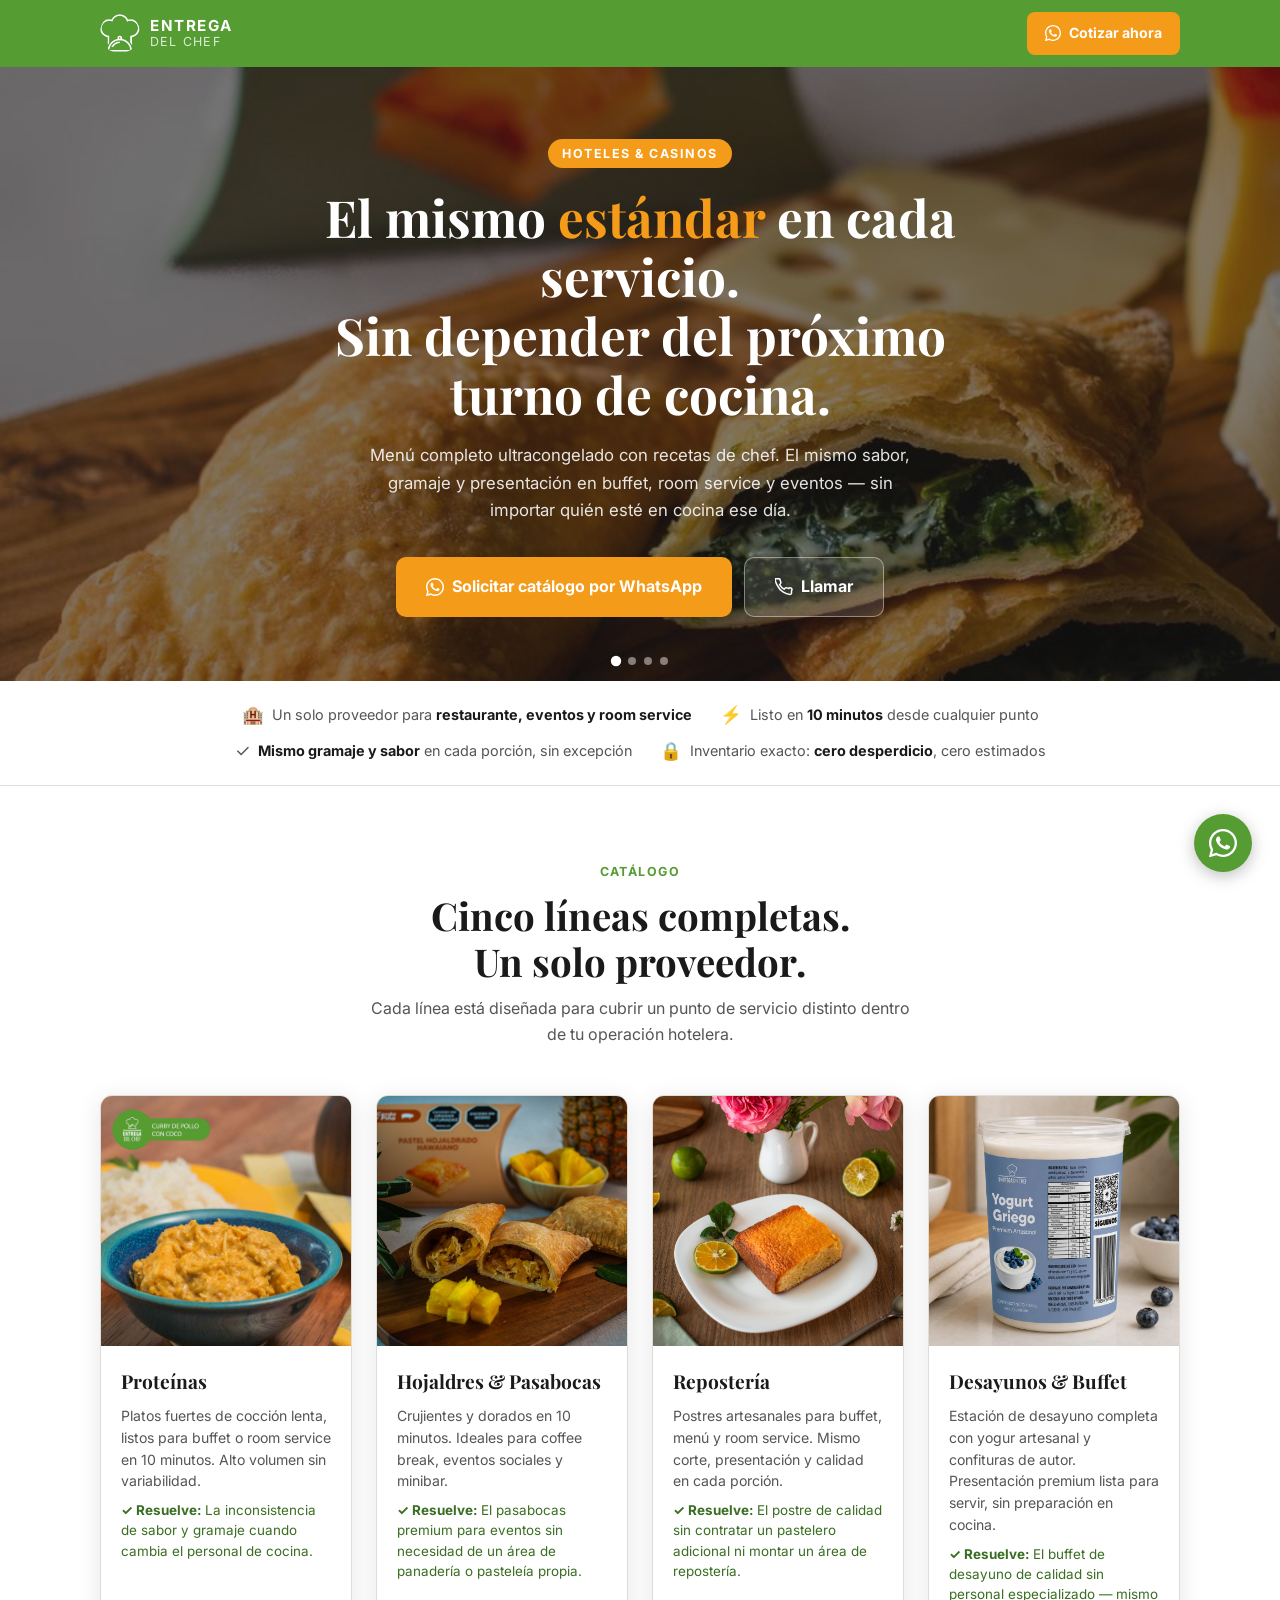
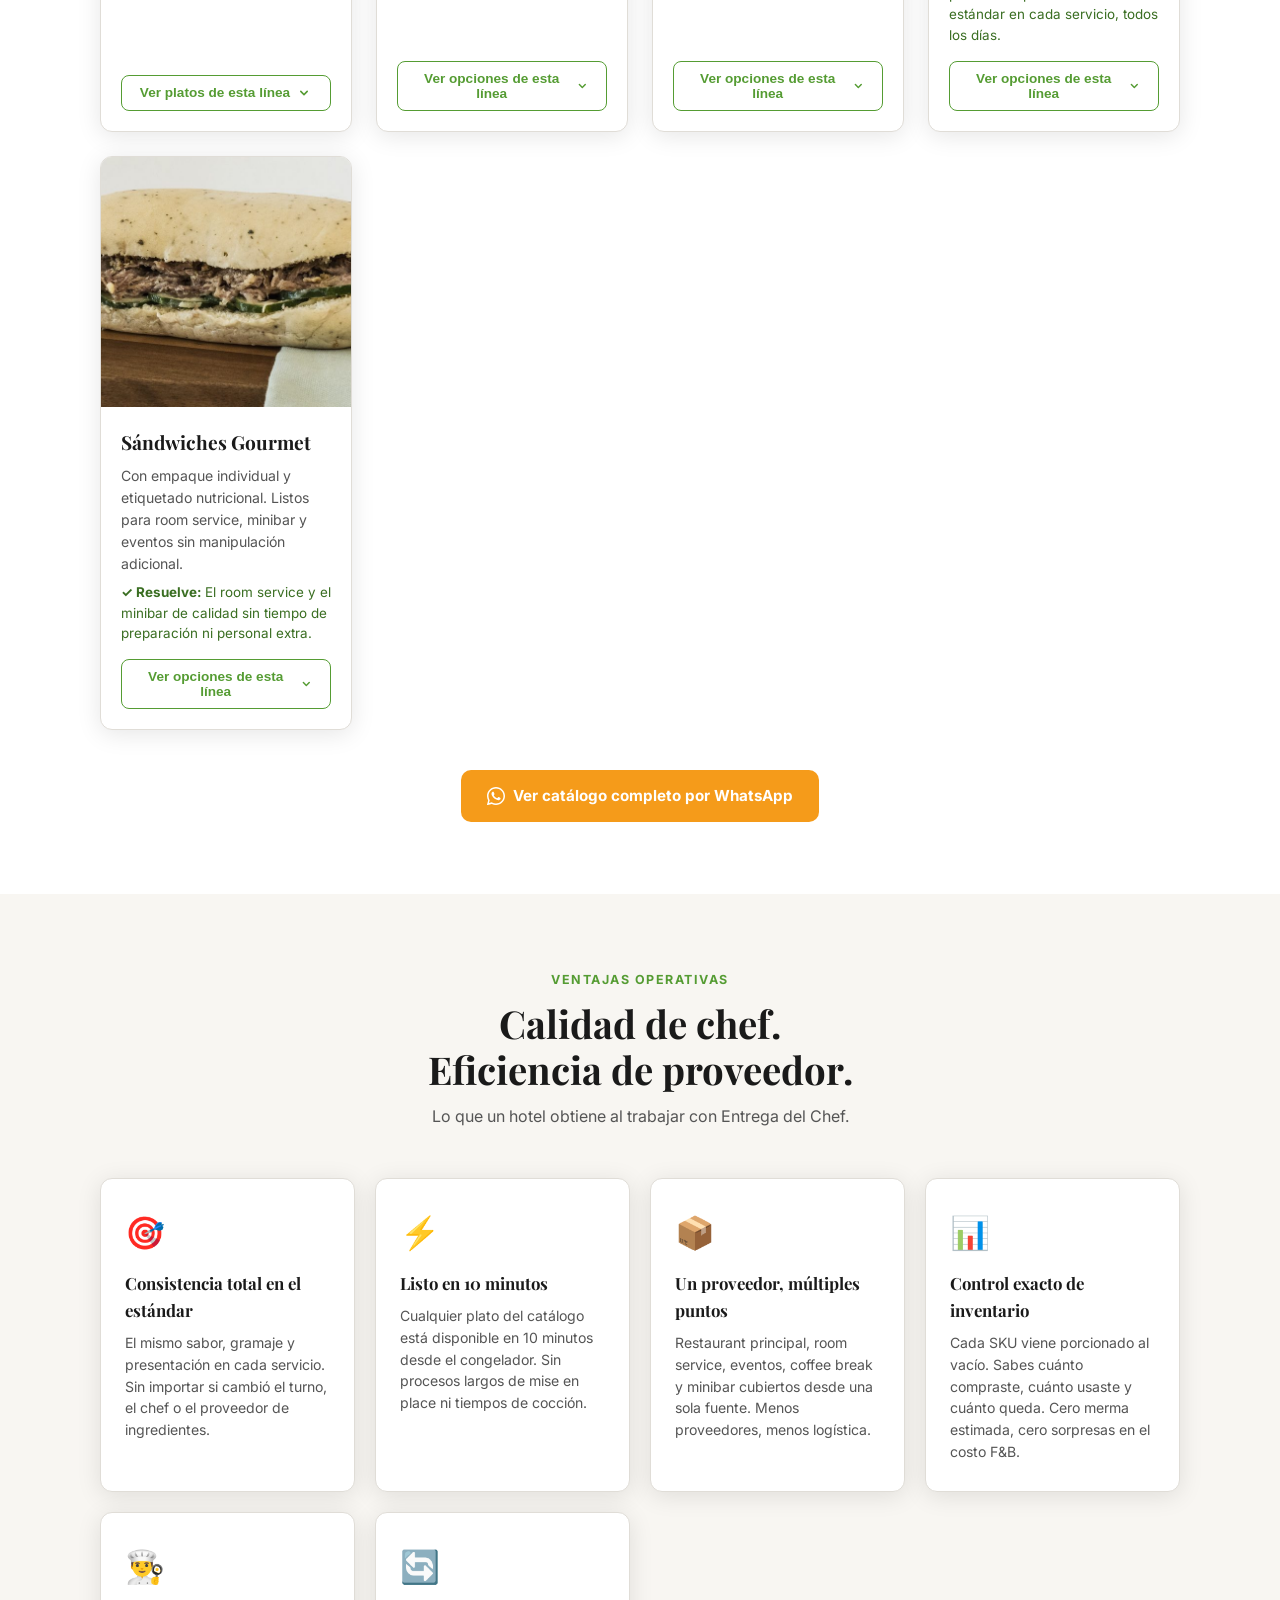
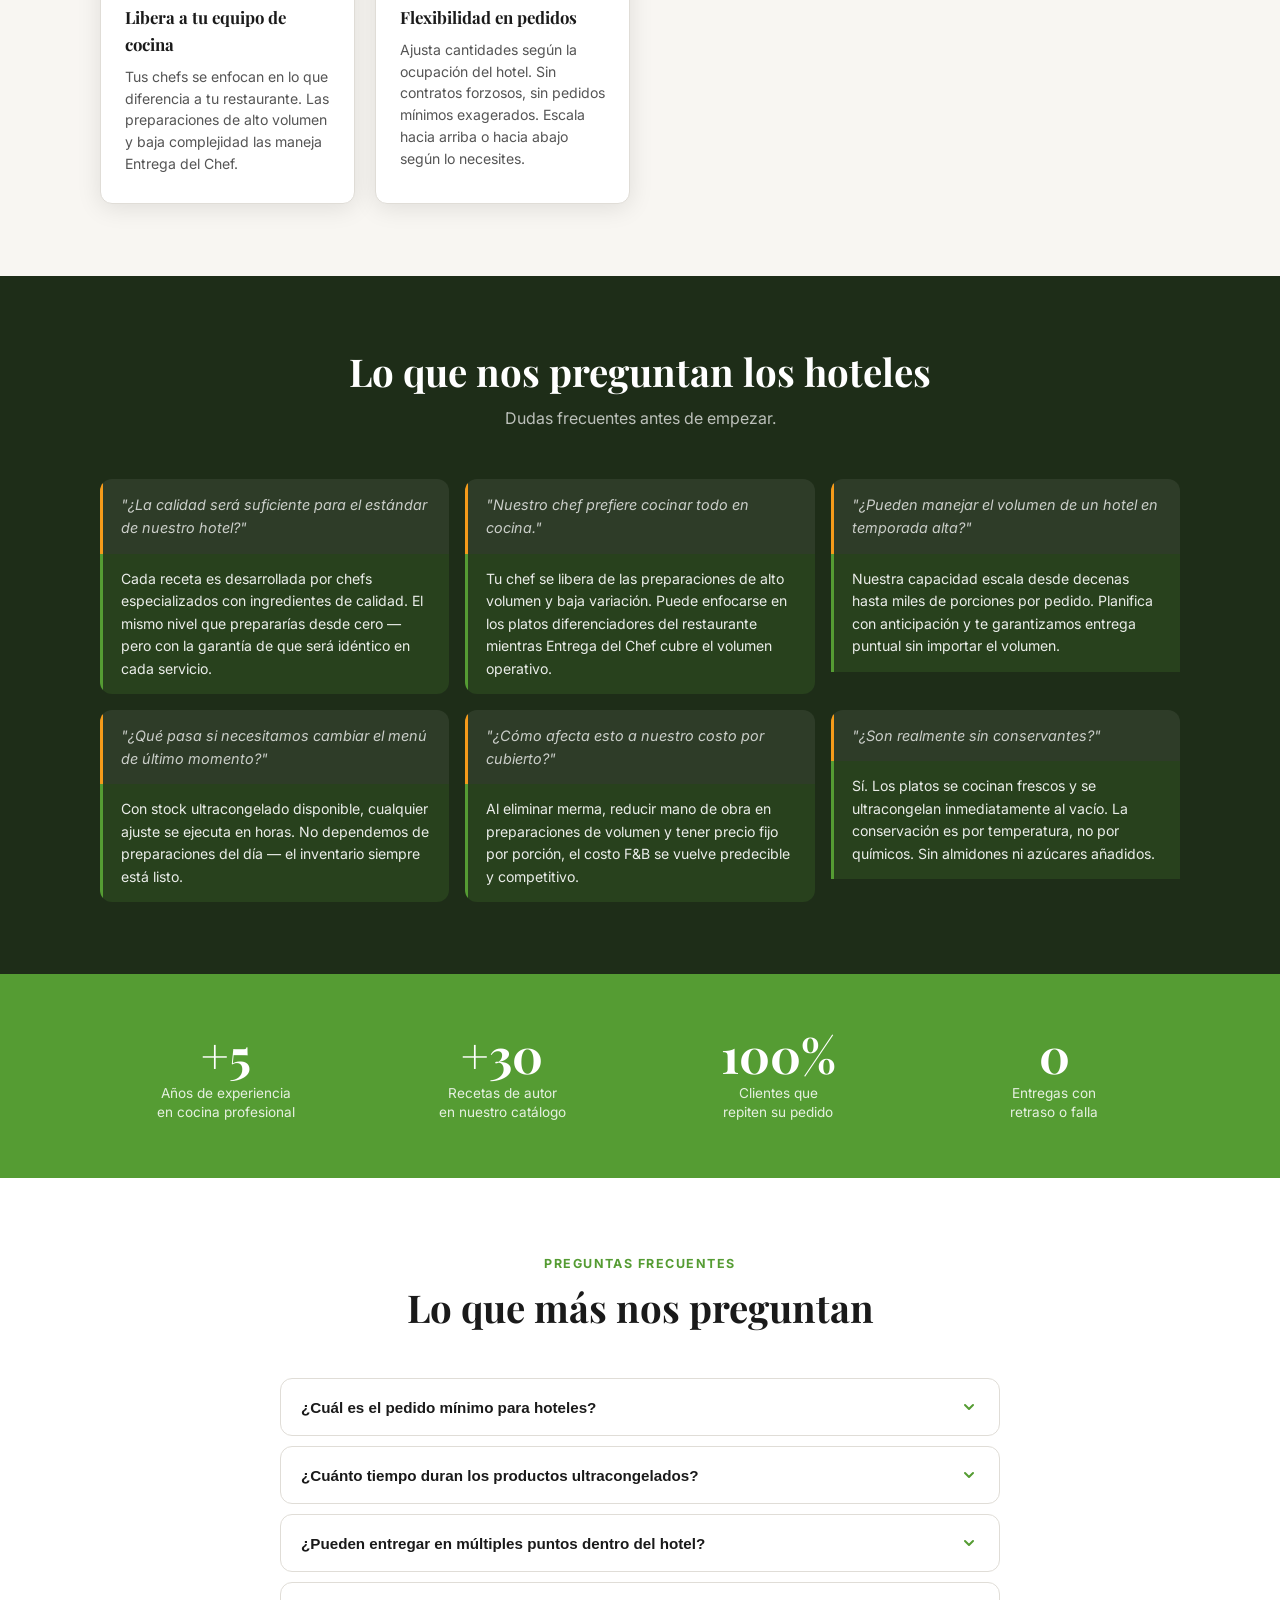
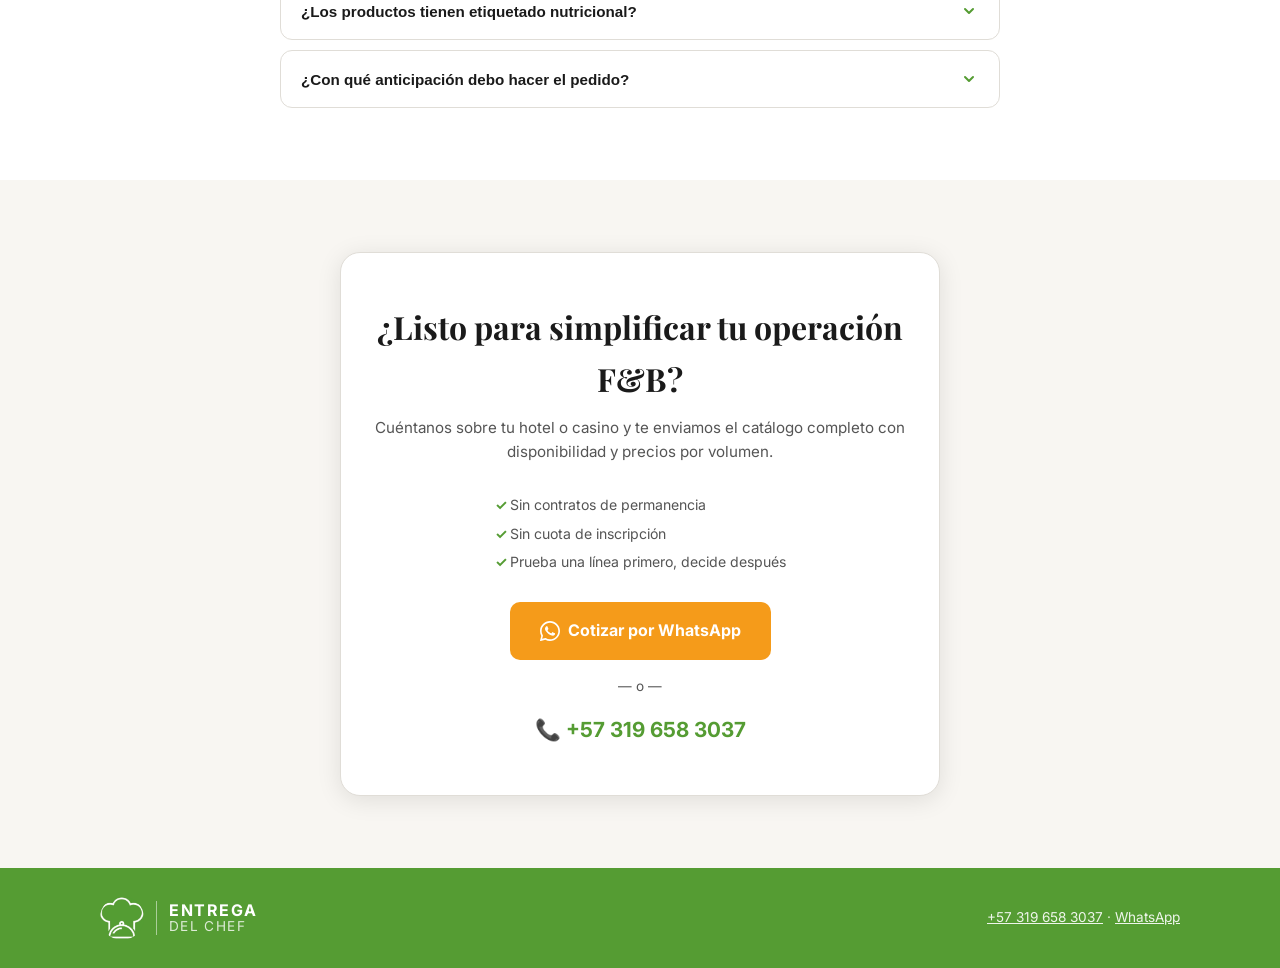
==== landing-hoteles-casinos/index.html @ 1340a761 "LP03: replace sandwich modal with 3 new food photos (no white background)" ====
<!DOCTYPE html>
<html lang="es">
<head>
  <meta charset="UTF-8" />
  <meta name="viewport" content="width=device-width, initial-scale=1.0" />
  <title>Entrega del Chef — Hoteles & Casinos</title>
  <meta name="description" content="Proveedor de alimentos para hoteles y casinos. Menú completo ultracongelado con calidad de chef: proteínas, repostería, hojaldres y sándwiches. Mismo estándar en cada servicio." />
  <link rel="preconnect" href="https://fonts.googleapis.com" />
  <link rel="preconnect" href="https://fonts.gstatic.com" crossorigin />
  <link href="https://fonts.googleapis.com/css2?family=Playfair+Display:wght@700&family=Inter:wght@400;500;600;700&display=swap" rel="stylesheet" />
  <link rel="stylesheet" href="assets/css/styles.css?v=2" />
</head>
<body>

  <!-- ══════════════════════════════════════════ -->
  <!-- HEADER                                     -->
  <!-- ══════════════════════════════════════════ -->
  <header class="site-header" id="site-header">
    <div class="header-inner">
      <a href="#" class="header-brand" aria-label="Entrega del Chef — inicio">
        <img src="images/IMG_3111.jpeg" alt="" width="40" height="40" aria-hidden="true" class="header-brand-img">
        <div class="header-brand-name">
          <span class="header-brand-top">ENTREGA</span>
          <span class="header-brand-bottom">DEL CHEF</span>
        </div>
      </a>
      <a href="https://wa.me/573196583037?text=Hola%2C%20soy%20del%20departamento%20de%20F%26B%20de%20un%20hotel%20y%20quiero%20cotizar%20con%20Entrega%20del%20Chef."
         class="btn-header"
         target="_blank"
         rel="noopener"
         data-cta="header">
        <svg width="16" height="16" viewBox="0 0 24 24" fill="currentColor" aria-hidden="true"><path d="M17.472 14.382c-.297-.149-1.758-.867-2.03-.967-.273-.099-.471-.148-.67.15-.197.297-.767.966-.94 1.164-.173.199-.347.223-.644.075-.297-.15-1.255-.463-2.39-1.475-.883-.788-1.48-1.761-1.653-2.059-.173-.297-.018-.458.13-.606.134-.133.298-.347.446-.52.149-.174.198-.298.298-.497.099-.198.05-.371-.025-.52-.075-.149-.669-1.612-.916-2.207-.242-.579-.487-.5-.669-.51-.173-.008-.371-.01-.57-.01-.198 0-.52.074-.792.372-.272.297-1.04 1.016-1.04 2.479 0 1.462 1.065 2.875 1.213 3.074.149.198 2.096 3.2 5.077 4.487.709.306 1.262.489 1.694.625.712.227 1.36.195 1.871.118.571-.085 1.758-.719 2.006-1.413.248-.694.248-1.289.173-1.413-.074-.124-.272-.198-.57-.347z"/><path d="M12 0C5.373 0 0 5.373 0 12c0 2.127.558 4.127 1.533 5.862L.057 23.486a.5.5 0 0 0 .614.615l5.718-1.498A11.95 11.95 0 0 0 12 24c6.627 0 12-5.373 12-12S18.627 0 12 0zm0 22c-1.907 0-3.686-.535-5.198-1.464l-.372-.222-3.853 1.01 1.028-3.757-.243-.386A9.96 9.96 0 0 1 2 12C2 6.477 6.477 2 12 2s10 4.477 10 10-4.477 10-10 10z"/></svg>
        Cotizar ahora
      </a>
    </div>
  </header>


  <!-- ══════════════════════════════════════════ -->
  <!-- HERO                                       -->
  <!-- ══════════════════════════════════════════ -->
  <section class="hero" aria-label="Sección principal">
    <div class="carousel" aria-hidden="true">
      <div class="carousel-slide active"><img src="images/hero-plato.jpg" alt="" loading="eager" /></div>
      <div class="carousel-slide"><img src="images/producto-proteinas.jpg" alt="" loading="lazy" /></div>
      <div class="carousel-slide"><img src="images/producto-reposteria.jpg" alt="" loading="lazy" /></div>
      <div class="carousel-slide"><img src="images/sandwich-natural.jpg" alt="" loading="lazy" /></div>
      <div class="carousel-dots">
        <button class="carousel-dot active" aria-label="Slide 1"></button>
        <button class="carousel-dot" aria-label="Slide 2"></button>
        <button class="carousel-dot" aria-label="Slide 3"></button>
        <button class="carousel-dot" aria-label="Slide 4"></button>
      </div>
    </div>
    <div class="hero-content">
      <span class="hero-eyebrow">Hoteles &amp; Casinos</span>
      <h1 class="hero-headline">
        El mismo <span class="highlight">estándar</span> en cada servicio.<br>
        Sin depender del próximo turno de cocina.
      </h1>
      <p class="hero-sub">
        Menú completo ultracongelado con recetas de chef. El mismo sabor, gramaje y presentación en buffet, room service y eventos — sin importar quién esté en cocina ese día.
      </p>
      <div class="hero-actions">
        <a href="https://wa.me/573196583037?text=Hola%2C%20soy%20del%20departamento%20de%20F%26B%20de%20un%20hotel%20y%20quiero%20cotizar%20con%20Entrega%20del%20Chef."
           class="btn btn-naranja btn-lg"
           target="_blank"
           rel="noopener"
           data-cta="hero-primary">
          <svg width="18" height="18" viewBox="0 0 24 24" fill="currentColor" aria-hidden="true"><path d="M17.472 14.382c-.297-.149-1.758-.867-2.03-.967-.273-.099-.471-.148-.67.15-.197.297-.767.966-.94 1.164-.173.199-.347.223-.644.075-.297-.15-1.255-.463-2.39-1.475-.883-.788-1.48-1.761-1.653-2.059-.173-.297-.018-.458.13-.606.134-.133.298-.347.446-.52.149-.174.198-.298.298-.497.099-.198.05-.371-.025-.52-.075-.149-.669-1.612-.916-2.207-.242-.579-.487-.5-.669-.51-.173-.008-.371-.01-.57-.01-.198 0-.52.074-.792.372-.272.297-1.04 1.016-1.04 2.479 0 1.462 1.065 2.875 1.213 3.074.149.198 2.096 3.2 5.077 4.487.709.306 1.262.489 1.694.625.712.227 1.36.195 1.871.118.571-.085 1.758-.719 2.006-1.413.248-.694.248-1.289.173-1.413-.074-.124-.272-.198-.57-.347z"/><path d="M12 0C5.373 0 0 5.373 0 12c0 2.127.558 4.127 1.533 5.862L.057 23.486a.5.5 0 0 0 .614.615l5.718-1.498A11.95 11.95 0 0 0 12 24c6.627 0 12-5.373 12-12S18.627 0 12 0zm0 22c-1.907 0-3.686-.535-5.198-1.464l-.372-.222-3.853 1.01 1.028-3.757-.243-.386A9.96 9.96 0 0 1 2 12C2 6.477 6.477 2 12 2s10 4.477 10 10-4.477 10-10 10z"/></svg>
          Solicitar catálogo por WhatsApp
        </a>
        <a href="tel:+573196583037" class="btn btn-ghost btn-lg" data-cta="hero-call">
          <svg width="18" height="18" viewBox="0 0 24 24" fill="none" stroke="currentColor" stroke-width="2" stroke-linecap="round" stroke-linejoin="round" aria-hidden="true"><path d="M22 16.92v3a2 2 0 01-2.18 2 19.79 19.79 0 01-8.63-3.07A19.5 19.5 0 013.07 9.81a19.79 19.79 0 01-3.07-8.67A2 2 0 012 .98h3a2 2 0 012 1.72c.127.96.361 1.903.7 2.81a2 2 0 01-.45 2.11L6.09 8.91a16 16 0 006 6l1.27-1.27a2 2 0 012.11-.45c.907.339 1.85.573 2.81.7A2 2 0 0122 16.92z"/></svg>
          Llamar
        </a>
      </div>
    </div>
  </section>


  <!-- ══════════════════════════════════════════ -->
  <!-- BENEFITS BAR                               -->
  <!-- ══════════════════════════════════════════ -->
  <div class="benefits-bar">
    <div class="container">
      <ul class="benefits-list">
        <li class="benefit-item">
          <span class="benefit-icon" aria-hidden="true">🏨</span>
          <span>Un solo proveedor para <strong>restaurante, eventos y room service</strong></span>
        </li>
        <li class="benefit-item">
          <span class="benefit-icon" aria-hidden="true">⚡</span>
          <span>Listo en <strong>10 minutos</strong> desde cualquier punto</span>
        </li>
        <li class="benefit-item">
          <span class="benefit-icon" aria-hidden="true">✓</span>
          <span><strong>Mismo gramaje y sabor</strong> en cada porción, sin excepción</span>
        </li>
        <li class="benefit-item">
          <span class="benefit-icon" aria-hidden="true">🔒</span>
          <span>Inventario exacto: <strong>cero desperdicio</strong>, cero estimados</span>
        </li>
      </ul>
    </div>
  </div>


  <!-- ══════════════════════════════════════════ -->
  <!-- PRODUCTS                                   -->
  <!-- ══════════════════════════════════════════ -->
  <section class="section section-alt" aria-labelledby="products-title">
    <div class="container">
      <div class="section-header">
        <p class="section-eyebrow">Catálogo</p>
        <h2 class="section-title" id="products-title">Cinco líneas completas.<br>Un solo proveedor.</h2>
        <p class="section-sub">Cada línea está diseñada para cubrir un punto de servicio distinto dentro de tu operación hotelera.</p>
      </div>

      <div class="products-grid">

        <!-- Card 1: Proteínas -->
        <article class="product-card">
          <div class="product-img-wrap">
            <img src="images/producto-proteinas.jpg" alt="Proteínas ultracongeladas — Entrega del Chef" class="product-img" loading="lazy" width="700" height="700" />
          </div>
          <div class="product-body">
            <h3 class="product-name">Proteínas</h3>
            <p class="product-desc">Platos fuertes de cocción lenta, listos para buffet o room service en 10 minutos. Alto volumen sin variabilidad.</p>
            <p class="product-solve"><strong>✓ Resuelve:</strong> La inconsistencia de sabor y gramaje cuando cambia el personal de cocina.</p>
            <button class="expand-btn" aria-expanded="false" aria-controls="dishes-proteinas">
              Ver platos de esta línea
              <svg class="expand-chevron" width="16" height="16" viewBox="0 0 20 20" fill="currentColor" aria-hidden="true"><path d="M5.293 7.293a1 1 0 011.414 0L10 10.586l3.293-3.293a1 1 0 111.414 1.414l-4 4a1 1 0 01-1.414 0l-4-4a1 1 0 010-1.414z"/></svg>
            </button>
          </div>
          <div class="expand-panel" id="dishes-proteinas">
            <div class="dishes-grid">
              <div class="dish-item">
                <img src="images/producto-proteinas.jpg" alt="Curry de Pollo con Coco" loading="lazy">
                <p class="dish-name">Curry de Pollo con Coco</p>
              </div>
              <div class="dish-item">
                <img src="images/plato-pollo-champinones.jpg" alt="Pollo con Champiñones" loading="lazy">
                <p class="dish-name">Pollo con Champiñones</p>
              </div>
              <div class="dish-item">
                <img src="images/plato-sobrebarriga.jpg" alt="Sobrebarriga con Hogao" loading="lazy">
                <p class="dish-name">Sobrebarriga con Hogao</p>
              </div>
              <div class="dish-item">
                <img src="images/plato-goulash.jpg" alt="Goulash" loading="lazy">
                <p class="dish-name">Goulash</p>
              </div>
            </div>
          </div>
        </article>

        <!-- Card 2: Hojaldres & Pasabocas -->
        <article class="product-card">
          <div class="product-img-wrap">
            <img src="images/producto-hojaldres.jpg" alt="Hojaldres y pasabocas — Entrega del Chef" class="product-img" loading="lazy" width="700" height="700" />
          </div>
          <div class="product-body">
            <h3 class="product-name">Hojaldres &amp; Pasabocas</h3>
            <p class="product-desc">Crujientes y dorados en 10 minutos. Ideales para coffee break, eventos sociales y minibar.</p>
            <p class="product-solve"><strong>✓ Resuelve:</strong> El pasabocas premium para eventos sin necesidad de un área de panadería o pasteleía propia.</p>
            <button class="expand-btn" aria-expanded="false" aria-controls="dishes-hojaldres">
              Ver opciones de esta línea
              <svg class="expand-chevron" width="16" height="16" viewBox="0 0 20 20" fill="currentColor" aria-hidden="true"><path d="M5.293 7.293a1 1 0 011.414 0L10 10.586l3.293-3.293a1 1 0 111.414 1.414l-4 4a1 1 0 01-1.414 0l-4-4a1 1 0 010-1.414z"/></svg>
            </button>
          </div>
          <div class="expand-panel" id="dishes-hojaldres">
            <div class="dishes-grid">
              <div class="dish-item">
                <img src="images/hero-plato.jpg" alt="Hojaldre de Queso con Espinaca" loading="lazy">
                <p class="dish-name">Hojaldre de Queso con Espinaca</p>
              </div>
              <div class="dish-item">
                <img src="images/producto-hojaldres.jpg" alt="Pastel Hojaldrado Hawaiano" loading="lazy">
                <p class="dish-name">Pastel Hojaldrado Hawaiano</p>
              </div>
              <div class="dish-item">
                <img src="images/hojaldre-jamon-queso.jpg" alt="Hojaldre de Jamón y Queso" loading="lazy">
                <p class="dish-name">Hojaldre de Jamón y Queso</p>
              </div>
              <div class="dish-item">
                <img src="images/hojaldre-pollo.jpg" alt="Hojaldre de Pollo" loading="lazy">
                <p class="dish-name">Hojaldre de Pollo</p>
              </div>
            </div>
          </div>
        </article>

        <!-- Card 3: Repostería -->
        <article class="product-card">
          <div class="product-img-wrap">
            <img src="images/producto-reposteria.jpg" alt="Repostería artesanal — Entrega del Chef" class="product-img" loading="lazy" width="700" height="700" />
          </div>
          <div class="product-body">
            <h3 class="product-name">Repostería</h3>
            <p class="product-desc">Postres artesanales para buffet, menú y room service. Mismo corte, presentación y calidad en cada porción.</p>
            <p class="product-solve"><strong>✓ Resuelve:</strong> El postre de calidad sin contratar un pastelero adicional ni montar un área de repostería.</p>
            <button class="expand-btn" aria-expanded="false" aria-controls="dishes-reposteria">
              Ver opciones de esta línea
              <svg class="expand-chevron" width="16" height="16" viewBox="0 0 20 20" fill="currentColor" aria-hidden="true"><path d="M5.293 7.293a1 1 0 011.414 0L10 10.586l3.293-3.293a1 1 0 111.414 1.414l-4 4a1 1 0 01-1.414 0l-4-4a1 1 0 010-1.414z"/></svg>
            </button>
          </div>
          <div class="expand-panel" id="dishes-reposteria">
            <div class="dishes-grid">
              <div class="dish-item">
                <img src="images/producto-reposteria.jpg" alt="Blondie de Chocolate Blanco con Limón" loading="lazy">
                <p class="dish-name">Blondie de Chocolate Blanco con Limón</p>
              </div>
              <div class="dish-item">
                <img src="images/reposteria-2.jpg" alt="Torta de Chocolate" loading="lazy">
                <p class="dish-name">Torta de Chocolate</p>
              </div>
              <div class="dish-item">
                <img src="images/reposteria-zanahoria.jpg" alt="Torta de Zanahoria" loading="lazy">
                <p class="dish-name">Torta de Zanahoria</p>
              </div>
            </div>
          </div>
        </article>

        <!-- Card 4: Desayunos & Buffet -->
        <article class="product-card">
          <div class="product-img-wrap">
            <img src="images/yogurt-griego.jpg" alt="Desayunos y buffet — Entrega del Chef" class="product-img" loading="lazy" width="700" height="700" />
          </div>
          <div class="product-body">
            <h3 class="product-name">Desayunos &amp; Buffet</h3>
            <p class="product-desc">Estación de desayuno completa con yogur artesanal y confituras de autor. Presentación premium lista para servir, sin preparación en cocina.</p>
            <p class="product-solve"><strong>✓ Resuelve:</strong> El buffet de desayuno de calidad sin personal especializado — mismo estándar en cada servicio, todos los días.</p>
            <button class="expand-btn" aria-expanded="false" aria-controls="dishes-desayunos">
              Ver opciones de esta línea
              <svg class="expand-chevron" width="16" height="16" viewBox="0 0 20 20" fill="currentColor" aria-hidden="true"><path d="M5.293 7.293a1 1 0 011.414 0L10 10.586l3.293-3.293a1 1 0 111.414 1.414l-4 4a1 1 0 01-1.414 0l-4-4a1 1 0 010-1.414z"/></svg>
            </button>
          </div>
          <div class="expand-panel" id="dishes-desayunos">
            <div class="dishes-grid">
              <div class="dish-item">
                <img src="images/yogurt-griego.jpg" alt="Yogur Griego Natural" loading="lazy">
                <p class="dish-name">Yogur Griego Natural</p>
              </div>
              <div class="dish-item">
                <img src="images/confitura-frutos-rojos.jpg" alt="Confitura de Frutos Rojos" loading="lazy">
                <p class="dish-name">Confitura de Frutos Rojos</p>
              </div>
              <div class="dish-item">
                <img src="images/confitura-frutos-amarillos.jpg" alt="Confitura de Frutos Amarillos" loading="lazy">
                <p class="dish-name">Confitura de Frutos Amarillos</p>
              </div>
            </div>
          </div>
        </article>

        <!-- Card 5: Sándwiches Gourmet -->
        <article class="product-card">
          <div class="product-img-wrap">
            <img src="images/sandwich-hero.jpg" alt="Sándwiches Gourmet — Entrega del Chef" class="product-img" loading="lazy" width="700" height="700" />
          </div>
          <div class="product-body">
            <h3 class="product-name">Sándwiches Gourmet</h3>
            <p class="product-desc">Con empaque individual y etiquetado nutricional. Listos para room service, minibar y eventos sin manipulación adicional.</p>
            <p class="product-solve"><strong>✓ Resuelve:</strong> El room service y el minibar de calidad sin tiempo de preparación ni personal extra.</p>
            <button class="expand-btn" aria-expanded="false" aria-controls="dishes-sandwiches">
              Ver opciones de esta línea
              <svg class="expand-chevron" width="16" height="16" viewBox="0 0 20 20" fill="currentColor" aria-hidden="true"><path d="M5.293 7.293a1 1 0 011.414 0L10 10.586l3.293-3.293a1 1 0 111.414 1.414l-4 4a1 1 0 01-1.414 0l-4-4a1 1 0 010-1.414z"/></svg>
            </button>
          </div>
          <div class="expand-panel" id="dishes-sandwiches">
            <div class="dishes-grid">
              <div class="dish-item">
                <img src="images/sandwich-hero.jpg" alt="Sándwich Carne Desmechada y Salsa Gravy" loading="lazy">
                <p class="dish-name">Carne Desmechada y Salsa Gravy</p>
              </div>
              <div class="dish-item">
                <img src="images/sandwich-pollo.jpg" alt="Sándwich de Pollo" loading="lazy">
                <p class="dish-name">Pollo con Tocino</p>
              </div>
              <div class="dish-item">
                <img src="images/sandwich-res2.jpg" alt="Sándwich de Res" loading="lazy">
                <p class="dish-name">Roast Beef BBQ</p>
              </div>
            </div>
          </div>
        </article>

      </div>

      <div class="section-cta">
        <a href="https://wa.me/573196583037?text=Hola%2C%20quiero%20ver%20el%20cat%C3%A1logo%20completo%20con%20disponibilidad%20para%20mi%20hotel."
           class="btn btn-naranja"
           target="_blank"
           rel="noopener"
           data-cta="productos">
          <svg width="18" height="18" viewBox="0 0 24 24" fill="currentColor" aria-hidden="true"><path d="M17.472 14.382c-.297-.149-1.758-.867-2.03-.967-.273-.099-.471-.148-.67.15-.197.297-.767.966-.94 1.164-.173.199-.347.223-.644.075-.297-.15-1.255-.463-2.39-1.475-.883-.788-1.48-1.761-1.653-2.059-.173-.297-.018-.458.13-.606.134-.133.298-.347.446-.52.149-.174.198-.298.298-.497.099-.198.05-.371-.025-.52-.075-.149-.669-1.612-.916-2.207-.242-.579-.487-.5-.669-.51-.173-.008-.371-.01-.57-.01-.198 0-.52.074-.792.372-.272.297-1.04 1.016-1.04 2.479 0 1.462 1.065 2.875 1.213 3.074.149.198 2.096 3.2 5.077 4.487.709.306 1.262.489 1.694.625.712.227 1.36.195 1.871.118.571-.085 1.758-.719 2.006-1.413.248-.694.248-1.289.173-1.413-.074-.124-.272-.198-.57-.347z"/><path d="M12 0C5.373 0 0 5.373 0 12c0 2.127.558 4.127 1.533 5.862L.057 23.486a.5.5 0 0 0 .614.615l5.718-1.498A11.95 11.95 0 0 0 12 24c6.627 0 12-5.373 12-12S18.627 0 12 0zm0 22c-1.907 0-3.686-.535-5.198-1.464l-.372-.222-3.853 1.01 1.028-3.757-.243-.386A9.96 9.96 0 0 1 2 12C2 6.477 6.477 2 12 2s10 4.477 10 10-4.477 10-10 10z"/></svg>
          Ver catálogo completo por WhatsApp
        </a>
      </div>
    </div>
  </section>


  <!-- ══════════════════════════════════════════ -->
  <!-- ROI / POR QUÉ                              -->
  <!-- ══════════════════════════════════════════ -->
  <section class="section" aria-labelledby="roi-title">
    <div class="container">
      <div class="section-header">
        <p class="section-eyebrow">Ventajas operativas</p>
        <h2 class="section-title" id="roi-title">Calidad de chef.<br>Eficiencia de proveedor.</h2>
        <p class="section-sub">Lo que un hotel obtiene al trabajar con Entrega del Chef.</p>
      </div>

      <div class="roi-grid">
        <div class="roi-item">
          <div class="roi-icon">🎯</div>
          <h3>Consistencia total en el estándar</h3>
          <p>El mismo sabor, gramaje y presentación en cada servicio. Sin importar si cambió el turno, el chef o el proveedor de ingredientes.</p>
        </div>
        <div class="roi-item">
          <div class="roi-icon">⚡</div>
          <h3>Listo en 10 minutos</h3>
          <p>Cualquier plato del catálogo está disponible en 10 minutos desde el congelador. Sin procesos largos de mise en place ni tiempos de cocción.</p>
        </div>
        <div class="roi-item">
          <div class="roi-icon">📦</div>
          <h3>Un proveedor, múltiples puntos</h3>
          <p>Restaurant principal, room service, eventos, coffee break y minibar cubiertos desde una sola fuente. Menos proveedores, menos logística.</p>
        </div>
        <div class="roi-item">
          <div class="roi-icon">📊</div>
          <h3>Control exacto de inventario</h3>
          <p>Cada SKU viene porcionado al vacío. Sabes cuánto compraste, cuánto usaste y cuánto queda. Cero merma estimada, cero sorpresas en el costo F&amp;B.</p>
        </div>
        <div class="roi-item">
          <div class="roi-icon">👨‍🍳</div>
          <h3>Libera a tu equipo de cocina</h3>
          <p>Tus chefs se enfocan en lo que diferencia a tu restaurante. Las preparaciones de alto volumen y baja complejidad las maneja Entrega del Chef.</p>
        </div>
        <div class="roi-item">
          <div class="roi-icon">🔄</div>
          <h3>Flexibilidad en pedidos</h3>
          <p>Ajusta cantidades según la ocupación del hotel. Sin contratos forzosos, sin pedidos mínimos exagerados. Escala hacia arriba o hacia abajo según lo necesites.</p>
        </div>
      </div>
    </div>
  </section>


  <!-- ══════════════════════════════════════════ -->
  <!-- OBJECTIONS                                 -->
  <!-- ══════════════════════════════════════════ -->
  <section class="objections-section" aria-labelledby="obj-title">
    <div class="container">
      <div class="section-header">
        <h2 class="section-title" id="obj-title">Lo que nos preguntan los hoteles</h2>
        <p class="section-sub">Dudas frecuentes antes de empezar.</p>
      </div>

      <div class="objections-grid">

        <div class="objection-pair">
          <p class="objection-q">"¿La calidad será suficiente para el estándar de nuestro hotel?"</p>
          <p class="objection-a">Cada receta es desarrollada por chefs especializados con ingredientes de calidad. El mismo nivel que prepararías desde cero — pero con la garantía de que será idéntico en cada servicio.</p>
        </div>

        <div class="objection-pair">
          <p class="objection-q">"Nuestro chef prefiere cocinar todo en cocina."</p>
          <p class="objection-a">Tu chef se libera de las preparaciones de alto volumen y baja variación. Puede enfocarse en los platos diferenciadores del restaurante mientras Entrega del Chef cubre el volumen operativo.</p>
        </div>

        <div class="objection-pair">
          <p class="objection-q">"¿Pueden manejar el volumen de un hotel en temporada alta?"</p>
          <p class="objection-a">Nuestra capacidad escala desde decenas hasta miles de porciones por pedido. Planifica con anticipación y te garantizamos entrega puntual sin importar el volumen.</p>
        </div>

        <div class="objection-pair">
          <p class="objection-q">"¿Qué pasa si necesitamos cambiar el menú de último momento?"</p>
          <p class="objection-a">Con stock ultracongelado disponible, cualquier ajuste se ejecuta en horas. No dependemos de preparaciones del día — el inventario siempre está listo.</p>
        </div>

        <div class="objection-pair">
          <p class="objection-q">"¿Cómo afecta esto a nuestro costo por cubierto?"</p>
          <p class="objection-a">Al eliminar merma, reducir mano de obra en preparaciones de volumen y tener precio fijo por porción, el costo F&amp;B se vuelve predecible y competitivo.</p>
        </div>

        <div class="objection-pair">
          <p class="objection-q">"¿Son realmente sin conservantes?"</p>
          <p class="objection-a">Sí. Los platos se cocinan frescos y se ultracongelan inmediatamente al vacío. La conservación es por temperatura, no por químicos. Sin almidones ni azúcares añadidos.</p>
        </div>

      </div>
    </div>
  </section>


  <!-- ══════════════════════════════════════════ -->
  <!-- STATS                                      -->
  <!-- ══════════════════════════════════════════ -->
  <section class="stats-section" aria-label="Nuestros números">
    <div class="container">
      <div class="stats-grid">
        <div class="stat-item">
          <p class="stat-number">+5</p>
          <p class="stat-label">Años de experiencia<br>en cocina profesional</p>
        </div>
        <div class="stat-item">
          <p class="stat-number">+30</p>
          <p class="stat-label">Recetas de autor<br>en nuestro catálogo</p>
        </div>
        <div class="stat-item">
          <p class="stat-number">100%</p>
          <p class="stat-label">Clientes que<br>repiten su pedido</p>
        </div>
        <div class="stat-item">
          <p class="stat-number">0</p>
          <p class="stat-label">Entregas con<br>retraso o falla</p>
        </div>
      </div>
    </div>
  </section>


  <!-- ══════════════════════════════════════════ -->
  <!-- FAQ                                        -->
  <!-- ══════════════════════════════════════════ -->
  <section class="section section-alt" aria-labelledby="faq-title">
    <div class="container">
      <div class="section-header">
        <p class="section-eyebrow">Preguntas frecuentes</p>
        <h2 class="section-title" id="faq-title">Lo que más nos preguntan</h2>
      </div>

      <ul class="faq-list" role="list">

        <li class="faq-item">
          <button class="faq-question" aria-expanded="false" aria-controls="faq-1">
            ¿Cuál es el pedido mínimo para hoteles?
            <svg class="faq-chevron" width="20" height="20" viewBox="0 0 20 20" fill="currentColor" aria-hidden="true"><path d="M5.293 7.293a1 1 0 011.414 0L10 10.586l3.293-3.293a1 1 0 111.414 1.414l-4 4a1 1 0 01-1.414 0l-4-4a1 1 0 010-1.414z"/></svg>
          </button>
          <div class="faq-answer" id="faq-1" hidden>
            Desde <strong>20 porciones por referencia</strong>. Puedes combinar líneas y referencias en un mismo pedido. Para volúmenes mayores o contratos de suministro regular, cotizamos condiciones especiales.
          </div>
        </li>

        <li class="faq-item">
          <button class="faq-question" aria-expanded="false" aria-controls="faq-2">
            ¿Cuánto tiempo duran los productos ultracongelados?
            <svg class="faq-chevron" width="20" height="20" viewBox="0 0 20 20" fill="currentColor" aria-hidden="true"><path d="M5.293 7.293a1 1 0 011.414 0L10 10.586l3.293-3.293a1 1 0 111.414 1.414l-4 4a1 1 0 01-1.414 0l-4-4a1 1 0 010-1.414z"/></svg>
          </button>
          <div class="faq-answer" id="faq-2" hidden>
            Los productos se conservan hasta <strong>6 meses en congelación a -18°C</strong>. Una vez descongelados, deben consumirse en el mismo día. Esto permite mantener inventario permanente sin presión de rotación diaria.
          </div>
        </li>

        <li class="faq-item">
          <button class="faq-question" aria-expanded="false" aria-controls="faq-3">
            ¿Pueden entregar en múltiples puntos dentro del hotel?
            <svg class="faq-chevron" width="20" height="20" viewBox="0 0 20 20" fill="currentColor" aria-hidden="true"><path d="M5.293 7.293a1 1 0 011.414 0L10 10.586l3.293-3.293a1 1 0 111.414 1.414l-4 4a1 1 0 01-1.414 0l-4-4a1 1 0 010-1.414z"/></svg>
          </button>
          <div class="faq-answer" id="faq-3" hidden>
            Entregamos en la recepción central de cocina. La distribución interna (restaurante principal, cocina de eventos, room service) la gestiona el hotel desde ese punto. Si necesitas logística multi-sede para cadenas hoteleras, consúltanos.
          </div>
        </li>

        <li class="faq-item">
          <button class="faq-question" aria-expanded="false" aria-controls="faq-4">
            ¿Los productos tienen etiquetado nutricional?
            <svg class="faq-chevron" width="20" height="20" viewBox="0 0 20 20" fill="currentColor" aria-hidden="true"><path d="M5.293 7.293a1 1 0 011.414 0L10 10.586l3.293-3.293a1 1 0 111.414 1.414l-4 4a1 1 0 01-1.414 0l-4-4a1 1 0 010-1.414z"/></svg>
          </button>
          <div class="faq-answer" id="faq-4" hidden>
            Sí. Todos nuestros productos cuentan con <strong>etiquetado nutricional conforme a la normativa MINSALUD</strong>. Los sándwiches vienen con empaque individual listo para servir al huésped.
          </div>
        </li>

        <li class="faq-item">
          <button class="faq-question" aria-expanded="false" aria-controls="faq-5">
            ¿Con qué anticipación debo hacer el pedido?
            <svg class="faq-chevron" width="20" height="20" viewBox="0 0 20 20" fill="currentColor" aria-hidden="true"><path d="M5.293 7.293a1 1 0 011.414 0L10 10.586l3.293-3.293a1 1 0 111.414 1.414l-4 4a1 1 0 01-1.414 0l-4-4a1 1 0 010-1.414z"/></svg>
          </button>
          <div class="faq-answer" id="faq-5" hidden>
            Recomendamos pedidos con <strong>48 a 72 horas de anticipación</strong> para garantizar disponibilidad. Para clientes con contrato de suministro regular, coordinamos entregas semanales o quincenales según el nivel de ocupación proyectado.
          </div>
        </li>

      </ul>
    </div>
  </section>


  <!-- ══════════════════════════════════════════ -->
  <!-- CTA FINAL                                  -->
  <!-- ══════════════════════════════════════════ -->
  <section class="cta-final" aria-label="Contacto">
    <div class="container">
      <div class="cta-final-box">
        <h2 class="cta-final-title">¿Listo para simplificar tu operación F&amp;B?</h2>
        <p class="cta-final-sub">Cuéntanos sobre tu hotel o casino y te enviamos el catálogo completo con disponibilidad y precios por volumen.</p>
        <ul class="cta-checks">
          <li>Sin contratos de permanencia</li>
          <li>Sin cuota de inscripción</li>
          <li>Prueba una línea primero, decide después</li>
        </ul>
        <a href="https://wa.me/573196583037?text=Hola%2C%20soy%20del%20departamento%20de%20F%26B%20de%20un%20hotel%20y%20quiero%20cotizar%20con%20Entrega%20del%20Chef."
           class="btn btn-naranja btn-lg"
           target="_blank"
           rel="noopener"
           data-cta="cta-final">
          <svg width="20" height="20" viewBox="0 0 24 24" fill="currentColor" aria-hidden="true"><path d="M17.472 14.382c-.297-.149-1.758-.867-2.03-.967-.273-.099-.471-.148-.67.15-.197.297-.767.966-.94 1.164-.173.199-.347.223-.644.075-.297-.15-1.255-.463-2.39-1.475-.883-.788-1.48-1.761-1.653-2.059-.173-.297-.018-.458.13-.606.134-.133.298-.347.446-.52.149-.174.198-.298.298-.497.099-.198.05-.371-.025-.52-.075-.149-.669-1.612-.916-2.207-.242-.579-.487-.5-.669-.51-.173-.008-.371-.01-.57-.01-.198 0-.52.074-.792.372-.272.297-1.04 1.016-1.04 2.479 0 1.462 1.065 2.875 1.213 3.074.149.198 2.096 3.2 5.077 4.487.709.306 1.262.489 1.694.625.712.227 1.36.195 1.871.118.571-.085 1.758-.719 2.006-1.413.248-.694.248-1.289.173-1.413-.074-.124-.272-.198-.57-.347z"/><path d="M12 0C5.373 0 0 5.373 0 12c0 2.127.558 4.127 1.533 5.862L.057 23.486a.5.5 0 0 0 .614.615l5.718-1.498A11.95 11.95 0 0 0 12 24c6.627 0 12-5.373 12-12S18.627 0 12 0zm0 22c-1.907 0-3.686-.535-5.198-1.464l-.372-.222-3.853 1.01 1.028-3.757-.243-.386A9.96 9.96 0 0 1 2 12C2 6.477 6.477 2 12 2s10 4.477 10 10-4.477 10-10 10z"/></svg>
          Cotizar por WhatsApp
        </a>
        <p class="cta-divider">— o —</p>
        <a href="tel:+573196583037" class="cta-phone">📞 +57 319 658 3037</a>
      </div>
    </div>
  </section>


  <!-- ══════════════════════════════════════════ -->
  <!-- FOOTER                                     -->
  <!-- ══════════════════════════════════════════ -->
  <footer class="site-footer">
    <div class="container">
      <div class="footer-inner">
        <a href="#" class="footer-brand-logo" aria-label="Entrega del Chef">
          <img src="images/IMG_3111.jpeg" alt="" width="44" height="44" aria-hidden="true" class="footer-brand-img">
          <div class="footer-brand-sep" aria-hidden="true"></div>
          <div class="footer-brand-name">
            <span class="footer-brand-top">ENTREGA</span>
            <span class="footer-brand-bottom">DEL CHEF</span>
          </div>
        </a>
        <div class="footer-contact">
          <a href="tel:+573196583037">+57 319 658 3037</a> ·
          <a href="https://wa.me/573196583037" target="_blank" rel="noopener">WhatsApp</a>
        </div>
      </div>
    </div>
  </footer>


  <!-- ══════════════════════════════════════════ -->
  <!-- MOBILE CTA BAR                             -->
  <!-- ══════════════════════════════════════════ -->
  <div class="mobile-cta-bar" id="mobileCta" aria-label="Contacto rápido">
    <a href="https://wa.me/573196583037?text=Hola%2C%20soy%20del%20departamento%20de%20F%26B%20de%20un%20hotel%20y%20quiero%20cotizar%20con%20Entrega%20del%20Chef."
       class="mobile-cta-wa"
       target="_blank"
       rel="noopener"
       data-cta="mobile-wa">
      <svg width="20" height="20" viewBox="0 0 24 24" fill="currentColor" aria-hidden="true"><path d="M17.472 14.382c-.297-.149-1.758-.867-2.03-.967-.273-.099-.471-.148-.67.15-.197.297-.767.966-.94 1.164-.173.199-.347.223-.644.075-.297-.15-1.255-.463-2.39-1.475-.883-.788-1.48-1.761-1.653-2.059-.173-.297-.018-.458.13-.606.134-.133.298-.347.446-.52.149-.174.198-.298.298-.497.099-.198.05-.371-.025-.52-.075-.149-.669-1.612-.916-2.207-.242-.579-.487-.5-.669-.51-.173-.008-.371-.01-.57-.01-.198 0-.52.074-.792.372-.272.297-1.04 1.016-1.04 2.479 0 1.462 1.065 2.875 1.213 3.074.149.198 2.096 3.2 5.077 4.487.709.306 1.262.489 1.694.625.712.227 1.36.195 1.871.118.571-.085 1.758-.719 2.006-1.413.248-.694.248-1.289.173-1.413-.074-.124-.272-.198-.57-.347z"/><path d="M12 0C5.373 0 0 5.373 0 12c0 2.127.558 4.127 1.533 5.862L.057 23.486a.5.5 0 0 0 .614.615l5.718-1.498A11.95 11.95 0 0 0 12 24c6.627 0 12-5.373 12-12S18.627 0 12 0zm0 22c-1.907 0-3.686-.535-5.198-1.464l-.372-.222-3.853 1.01 1.028-3.757-.243-.386A9.96 9.96 0 0 1 2 12C2 6.477 6.477 2 12 2s10 4.477 10 10-4.477 10-10 10z"/></svg>
      COTIZAR POR WHATSAPP
    </a>
    <a href="tel:+573196583037" class="mobile-cta-call" data-cta="mobile-call">
      <svg width="18" height="18" viewBox="0 0 24 24" fill="none" stroke="currentColor" stroke-width="2.5" stroke-linecap="round" stroke-linejoin="round" aria-hidden="true"><path d="M22 16.92v3a2 2 0 01-2.18 2 19.79 19.79 0 01-8.63-3.07A19.5 19.5 0 013.07 9.81a19.79 19.79 0 01-3.07-8.67A2 2 0 012 .98h3a2 2 0 012 1.72c.127.96.361 1.903.7 2.81a2 2 0 01-.45 2.11L6.09 8.91a16 16 0 006 6l1.27-1.27a2 2 0 012.11-.45c.907.339 1.85.573 2.81.7A2 2 0 0122 16.92z"/></svg>
      LLAMAR
    </a>
  </div>


  <!-- ══════════════════════════════════════════ -->
  <!-- FAB WhatsApp                               -->
  <!-- ══════════════════════════════════════════ -->
  <a href="https://wa.me/573196583037?text=Hola%2C%20soy%20del%20departamento%20de%20F%26B%20de%20un%20hotel%20y%20quiero%20cotizar%20con%20Entrega%20del%20Chef."
     class="fab-whatsapp"
     target="_blank"
     rel="noopener"
     aria-label="Chatear por WhatsApp"
     data-cta="fab">
    <svg width="28" height="28" viewBox="0 0 24 24" fill="currentColor" aria-hidden="true"><path d="M17.472 14.382c-.297-.149-1.758-.867-2.03-.967-.273-.099-.471-.148-.67.15-.197.297-.767.966-.94 1.164-.173.199-.347.223-.644.075-.297-.15-1.255-.463-2.39-1.475-.883-.788-1.48-1.761-1.653-2.059-.173-.297-.018-.458.13-.606.134-.133.298-.347.446-.52.149-.174.198-.298.298-.497.099-.198.05-.371-.025-.52-.075-.149-.669-1.612-.916-2.207-.242-.579-.487-.5-.669-.51-.173-.008-.371-.01-.57-.01-.198 0-.52.074-.792.372-.272.297-1.04 1.016-1.04 2.479 0 1.462 1.065 2.875 1.213 3.074.149.198 2.096 3.2 5.077 4.487.709.306 1.262.489 1.694.625.712.227 1.36.195 1.871.118.571-.085 1.758-.719 2.006-1.413.248-.694.248-1.289.173-1.413-.074-.124-.272-.198-.57-.347z"/><path d="M12 0C5.373 0 0 5.373 0 12c0 2.127.558 4.127 1.533 5.862L.057 23.486a.5.5 0 0 0 .614.615l5.718-1.498A11.95 11.95 0 0 0 12 24c6.627 0 12-5.373 12-12S18.627 0 12 0zm0 22c-1.907 0-3.686-.535-5.198-1.464l-.372-.222-3.853 1.01 1.028-3.757-.243-.386A9.96 9.96 0 0 1 2 12C2 6.477 6.477 2 12 2s10 4.477 10 10-4.477 10-10 10z"/></svg>
  </a>


  <!-- ══════════════════════════════════════════ -->
  <!-- MODAL — PLATOS DE LA LÍNEA                 -->
  <!-- ══════════════════════════════════════════ -->
  <div class="dishes-modal" id="dishesModal" aria-modal="true" role="dialog" aria-labelledby="dishesModalTitle" hidden>
    <div class="dishes-modal-backdrop" id="dishesBackdrop"></div>
    <div class="dishes-modal-box">
      <button class="dishes-modal-close" id="dishesClose" aria-label="Cerrar">
        <svg width="20" height="20" viewBox="0 0 24 24" fill="none" stroke="currentColor" stroke-width="2.5" stroke-linecap="round"><line x1="18" y1="6" x2="6" y2="18"/><line x1="6" y1="6" x2="18" y2="18"/></svg>
      </button>
      <h3 class="dishes-modal-title" id="dishesModalTitle"></h3>
      <div class="dishes-modal-grid" id="dishesModalGrid"></div>
    </div>
  </div>

  <script src="assets/js/main.js"></script>
</body>
</html>
---- landing-hoteles-casinos/assets/css/styles.css ----
/* ════════════════════════════════════════════════
   Entrega del Chef — LP03 Hoteles & Casinos
   ════════════════════════════════════════════════ */

/* ─── Reset & Variables ─────────────────────── */
*, *::before, *::after { box-sizing: border-box; margin: 0; padding: 0; }

:root {
  --verde:      #559C33;
  --verde-med:  #4A8A2C;
  --verde-dark: #3A6E22;
  --naranja:    #F59B1A;
  --blanco:     #FFFFFF;
  --fondo:      #F8F6F2;
  --texto:      #1A1A1A;
  --texto-soft: #555555;
  --borde:      #E0DDD7;
  --transicion: 0.22s ease;
  --radio:      12px;
  --sombra:     0 4px 24px rgba(0,0,0,.10);
}

html { scroll-behavior: smooth; }
body { font-family: 'Inter', sans-serif; color: var(--texto); background: var(--fondo); line-height: 1.6; }
img  { display: block; max-width: 100%; }
a    { color: inherit; }

/* ─── Contenedor ────────────────────────────── */
.container { max-width: 1120px; margin: 0 auto; padding: 0 20px; }


/* ════════════════════════════════════════════════
   HEADER
   ════════════════════════════════════════════════ */
.site-header {
  position: sticky;
  top: 0;
  z-index: 100;
  background: var(--verde);
  transition: box-shadow var(--transicion);
}
.site-header.scrolled { box-shadow: 0 2px 12px rgba(0,0,0,.18); }

.header-inner {
  display: flex;
  align-items: center;
  justify-content: space-between;
  padding: 12px 20px;
  max-width: 1120px;
  margin: 0 auto;
}

.header-brand {
  display: flex;
  align-items: center;
  gap: 10px;
  text-decoration: none;
}
.header-brand-img {
  width: 40px;
  height: 40px;
  border-radius: 50%;
  object-fit: cover;
  flex-shrink: 0;
}
.header-brand-name {
  display: flex;
  flex-direction: column;
  line-height: 1.15;
}
.header-brand-top    { font-family: 'Inter', sans-serif; font-weight: 700; font-size: 0.95rem; letter-spacing: 0.1em; color: white; }
.header-brand-bottom { font-family: 'Inter', sans-serif; font-weight: 400; font-size: 0.78rem; letter-spacing: 0.1em; color: rgba(255,255,255,.8); }

.btn-header {
  display: inline-flex;
  align-items: center;
  gap: 8px;
  padding: 10px 18px;
  background: var(--naranja);
  color: white;
  border-radius: 8px;
  font-weight: 700;
  font-size: 0.88rem;
  text-decoration: none;
  white-space: nowrap;
  transition: background var(--transicion), transform var(--transicion);
}
.btn-header:hover { background: #d9870f; transform: translateY(-1px); }


/* ════════════════════════════════════════════════
   HERO
   ════════════════════════════════════════════════ */
.hero {
  position: relative;
  min-height: 520px;
  display: flex;
  align-items: center;
  overflow: hidden;
  background: #1a1a1a;
}

/* el .hero-bg ya no se usa — el carousel lo reemplaza */
.hero-bg {
  position: absolute;
  inset: 0;
  object-fit: cover;
  width: 100%;
  height: 100%;
  opacity: 0.45;
}

.hero-content {
  position: relative;
  z-index: 2;
  padding: 72px 20px 64px;
  max-width: 700px;
  margin: 0 auto;
  text-align: center;
  color: white;
}

.hero-eyebrow {
  display: inline-block;
  background: var(--naranja);
  color: white;
  font-size: 0.78rem;
  font-weight: 700;
  letter-spacing: 0.12em;
  text-transform: uppercase;
  padding: 5px 14px;
  border-radius: 20px;
  margin-bottom: 20px;
}

.hero-headline {
  font-family: 'Playfair Display', serif;
  font-size: clamp(2rem, 5vw, 3.2rem);
  font-weight: 700;
  line-height: 1.15;
  margin-bottom: 18px;
  color: white;
}
.hero-headline .highlight { color: var(--naranja); }

.hero-sub {
  font-size: 1.05rem;
  line-height: 1.65;
  color: rgba(255,255,255,.88);
  margin-bottom: 32px;
  max-width: 560px;
  margin-left: auto;
  margin-right: auto;
}

.hero-actions {
  display: flex;
  flex-wrap: wrap;
  gap: 12px;
  justify-content: center;
}

.btn {
  display: inline-flex;
  align-items: center;
  gap: 8px;
  padding: 14px 26px;
  border-radius: 10px;
  font-weight: 700;
  font-size: 0.95rem;
  text-decoration: none;
  transition: transform var(--transicion), box-shadow var(--transicion);
  cursor: pointer;
  border: none;
}
.btn:hover { transform: translateY(-2px); }

.btn-primary {
  background: var(--verde);
  color: white;
  border: 2px solid rgba(255,255,255,.3);
}
.btn-primary:hover { background: var(--verde-med); box-shadow: 0 6px 20px rgba(85,156,51,.4); }

.btn-naranja {
  background: var(--naranja);
  color: white;
}
.btn-naranja:hover { background: #d9870f; box-shadow: 0 6px 20px rgba(245,155,26,.4); }

.btn-ghost {
  background: rgba(255,255,255,.12);
  color: white;
  border: 1.5px solid rgba(255,255,255,.4);
}
.btn-ghost:hover { background: rgba(255,255,255,.2); }

.btn-lg { padding: 16px 30px; font-size: 1rem; }


/* ════════════════════════════════════════════════
   BENEFITS BAR
   ════════════════════════════════════════════════ */
.benefits-bar {
  background: white;
  border-bottom: 1px solid var(--borde);
  padding: 20px 0;
}

.benefits-list {
  display: flex;
  flex-wrap: wrap;
  gap: 8px 28px;
  justify-content: center;
  list-style: none;
  padding: 0;
}

.benefit-item {
  display: flex;
  align-items: center;
  gap: 8px;
  font-size: 0.9rem;
  color: var(--texto-soft);
}
.benefit-icon { font-size: 1.1rem; }
.benefit-item strong { color: var(--texto); }


/* ════════════════════════════════════════════════
   SECCIONES GENÉRICAS
   ════════════════════════════════════════════════ */
.section { padding: 72px 0; }
.section-alt { background: white; }

.section-header {
  text-align: center;
  margin-bottom: 48px;
}
.section-eyebrow {
  display: inline-block;
  color: var(--verde);
  font-size: 0.78rem;
  font-weight: 700;
  letter-spacing: 0.12em;
  text-transform: uppercase;
  margin-bottom: 10px;
}
.section-title {
  font-family: 'Playfair Display', serif;
  font-size: clamp(1.7rem, 3.5vw, 2.4rem);
  font-weight: 700;
  line-height: 1.2;
  color: var(--texto);
  margin-bottom: 12px;
}
.section-sub {
  font-size: 1rem;
  color: var(--texto-soft);
  max-width: 560px;
  margin: 0 auto;
}


/* ════════════════════════════════════════════════
   PRODUCTS GRID
   ════════════════════════════════════════════════ */
.products-grid {
  display: grid;
  grid-template-columns: repeat(auto-fit, minmax(240px, 1fr));
  gap: 24px;
}

.product-card {
  background: white;
  border-radius: var(--radio);
  overflow: hidden;
  box-shadow: var(--sombra);
  border: 1px solid var(--borde);
  display: flex;
  flex-direction: column;
}

.product-img-wrap { aspect-ratio: 1 / 1; overflow: hidden; }
.product-img-wrap img {
  width: 100%;
  height: 100%;
  object-fit: cover;
  transition: transform 0.4s ease;
}
.product-card:hover .product-img-wrap img { transform: scale(1.04); }

.product-body {
  padding: 20px;
  flex: 1;
  display: flex;
  flex-direction: column;
}

.product-name {
  font-family: 'Playfair Display', serif;
  font-size: 1.2rem;
  font-weight: 700;
  color: var(--texto);
  margin-bottom: 8px;
}

.product-desc {
  font-size: 0.88rem;
  color: var(--texto-soft);
  line-height: 1.55;
  margin-bottom: 8px;
}

.product-solve {
  font-size: 0.84rem;
  color: var(--verde-dark);
  line-height: 1.5;
  margin-bottom: 16px;
}

.expand-btn {
  display: inline-flex;
  align-items: center;
  gap: 6px;
  margin-top: auto;
  background: none;
  border: 1.5px solid var(--verde);
  color: var(--verde);
  border-radius: 8px;
  padding: 9px 16px;
  font-size: 0.85rem;
  font-weight: 600;
  cursor: pointer;
  transition: background var(--transicion), color var(--transicion);
  width: 100%;
  justify-content: center;
}
.expand-btn:hover { background: var(--verde); color: white; }

.expand-panel { display: none; }

.dishes-grid {
  display: grid;
  grid-template-columns: repeat(auto-fill, minmax(140px, 1fr));
  gap: 16px;
  padding: 16px 0 4px;
}
.dish-item { text-align: center; }
.dish-item img {
  width: 100%;
  aspect-ratio: 1;
  object-fit: cover;
  border-radius: 8px;
  margin-bottom: 6px;
}
.dish-name { font-size: 0.82rem; font-weight: 600; color: var(--texto); }

.section-cta {
  text-align: center;
  margin-top: 40px;
}


/* ════════════════════════════════════════════════
   ROI / POR QUÉ SECTION
   ════════════════════════════════════════════════ */
.roi-grid {
  display: grid;
  grid-template-columns: repeat(auto-fit, minmax(220px, 1fr));
  gap: 20px;
}

.roi-item {
  background: white;
  border-radius: var(--radio);
  padding: 28px 24px;
  border: 1px solid var(--borde);
  box-shadow: var(--sombra);
}

.roi-icon { font-size: 2rem; margin-bottom: 12px; }

.roi-item h3 {
  font-family: 'Playfair Display', serif;
  font-size: 1.05rem;
  font-weight: 700;
  color: var(--texto);
  margin-bottom: 8px;
}
.roi-item p { font-size: 0.88rem; color: var(--texto-soft); line-height: 1.55; }


/* ════════════════════════════════════════════════
   OBJECTIONS
   ════════════════════════════════════════════════ */
.objections-section {
  background: #1e2d18;
  color: white;
  padding: 72px 0;
}

.objections-section .section-title { color: white; }
.objections-section .section-sub   { color: rgba(255,255,255,.7); }

.objections-grid {
  display: grid;
  grid-template-columns: repeat(auto-fit, minmax(280px, 1fr));
  gap: 16px;
}

.objection-pair {
  border-radius: var(--radio);
  overflow: hidden;
}
.objection-q {
  background: rgba(255,255,255,.07);
  padding: 14px 18px;
  font-size: 0.9rem;
  font-style: italic;
  color: rgba(255,255,255,.75);
  border-left: 3px solid var(--naranja);
}
.objection-a {
  background: rgba(85,156,51,.18);
  padding: 14px 18px;
  font-size: 0.88rem;
  color: rgba(255,255,255,.9);
  line-height: 1.6;
  border-left: 3px solid var(--verde);
}


/* ════════════════════════════════════════════════
   STATS
   ════════════════════════════════════════════════ */
.stats-section {
  background: var(--verde);
  padding: 56px 0;
  color: white;
}

.stats-grid {
  display: grid;
  grid-template-columns: repeat(auto-fit, minmax(160px, 1fr));
  gap: 24px;
  text-align: center;
}

.stat-item {}
.stat-number {
  font-family: 'Playfair Display', serif;
  font-size: clamp(2.2rem, 5vw, 3rem);
  font-weight: 700;
  color: white;
  line-height: 1;
  margin-bottom: 6px;
}
.stat-label { font-size: 0.85rem; color: rgba(255,255,255,.85); line-height: 1.4; }


/* ════════════════════════════════════════════════
   FAQ
   ════════════════════════════════════════════════ */
.faq-list { max-width: 720px; margin: 0 auto; display: flex; flex-direction: column; gap: 10px; }

.faq-item {
  background: white;
  border-radius: var(--radio);
  border: 1px solid var(--borde);
  overflow: hidden;
}

.faq-question {
  width: 100%;
  display: flex;
  align-items: center;
  justify-content: space-between;
  gap: 12px;
  padding: 18px 20px;
  background: none;
  border: none;
  text-align: left;
  font-size: 0.95rem;
  font-weight: 600;
  color: var(--texto);
  cursor: pointer;
  transition: color var(--transicion);
}
.faq-question:hover { color: var(--verde); }

.faq-chevron {
  flex-shrink: 0;
  color: var(--verde);
  transition: transform var(--transicion);
}
.faq-question[aria-expanded="true"] .faq-chevron { transform: rotate(180deg); }

.faq-answer {
  padding: 0 20px 18px;
  font-size: 0.9rem;
  color: var(--texto-soft);
  line-height: 1.65;
}


/* ════════════════════════════════════════════════
   CTA FINAL
   ════════════════════════════════════════════════ */
.cta-final {
  background: var(--fondo);
  padding: 72px 0;
  text-align: center;
}
.cta-final-box {
  background: white;
  border-radius: 20px;
  padding: 48px 32px;
  max-width: 600px;
  margin: 0 auto;
  box-shadow: var(--sombra);
  border: 1px solid var(--borde);
}
.cta-final-title {
  font-family: 'Playfair Display', serif;
  font-size: clamp(1.5rem, 3vw, 2rem);
  font-weight: 700;
  margin-bottom: 12px;
}
.cta-final-sub { font-size: 0.95rem; color: var(--texto-soft); margin-bottom: 28px; line-height: 1.6; }
.cta-checks { list-style: none; margin-bottom: 28px; display: flex; flex-direction: column; gap: 6px; text-align: left; display: inline-flex; }
.cta-checks li { font-size: 0.88rem; color: var(--texto-soft); }
.cta-checks li::before { content: "✓ "; color: var(--verde); font-weight: 700; }
.cta-divider { text-align: center; color: var(--texto-soft); font-size: 0.85rem; margin: 16px 0; }
.cta-phone { font-size: 1.3rem; font-weight: 700; color: var(--verde); text-decoration: none; }
.cta-phone:hover { color: var(--verde-dark); }


/* ════════════════════════════════════════════════
   FOOTER
   ════════════════════════════════════════════════ */
.site-footer {
  background: var(--verde);
  color: white;
  padding: 28px 0;
}

.footer-inner {
  display: flex;
  flex-wrap: wrap;
  align-items: center;
  justify-content: space-between;
  gap: 16px;
}

.footer-brand-logo {
  display: flex;
  align-items: center;
  gap: 12px;
  text-decoration: none;
}
.footer-brand-img {
  width: 44px;
  height: 44px;
  border-radius: 50%;
  object-fit: cover;
  flex-shrink: 0;
}
.footer-brand-sep { width: 1px; height: 34px; background: rgba(255,255,255,.5); }
.footer-brand-name { display: flex; flex-direction: column; line-height: 1.15; }
.footer-brand-top    { font-family: 'Inter', sans-serif; font-weight: 700; font-size: 1rem; letter-spacing: 0.1em; color: white; }
.footer-brand-bottom { font-family: 'Inter', sans-serif; font-weight: 400; font-size: 0.85rem; letter-spacing: 0.1em; color: rgba(255,255,255,.8); }

.footer-contact { font-size: 0.85rem; color: rgba(255,255,255,.8); }
.footer-contact a { color: rgba(255,255,255,.9); transition: color var(--transicion); }
.footer-contact a:hover { color: white; }


/* ════════════════════════════════════════════════
   MOBILE CTA BAR
   ════════════════════════════════════════════════ */
.mobile-cta-bar {
  display: none;
  position: fixed;
  bottom: 0;
  left: 0;
  right: 0;
  z-index: 150;
  height: 56px;
  opacity: 0;
  transform: translateY(100%);
  transition: opacity 0.3s ease, transform 0.3s ease;
}
.mobile-cta-bar.visible { opacity: 1; transform: translateY(0); }

.mobile-cta-bar a {
  display: flex;
  align-items: center;
  justify-content: center;
  gap: 8px;
  height: 100%;
  font-weight: 700;
  font-size: 0.9rem;
  text-decoration: none;
  color: white;
}

.mobile-cta-wa   { flex: 2; background: var(--naranja); }
.mobile-cta-call { flex: 1; background: var(--verde); }


/* ─── FAB WhatsApp desktop ──────────────────── */
.fab-whatsapp {
  display: none;
  position: fixed;
  bottom: 28px;
  right: 28px;
  z-index: 200;
  width: 58px;
  height: 58px;
  background: var(--verde);
  color: white;
  border-radius: 50%;
  align-items: center;
  justify-content: center;
  box-shadow: 0 4px 16px rgba(0,0,0,.25);
  transition: transform var(--transicion), box-shadow var(--transicion);
}
.fab-whatsapp:hover { transform: scale(1.1); box-shadow: 0 8px 24px rgba(0,0,0,.3); }


/* ════════════════════════════════════════════════
   MODAL
   ════════════════════════════════════════════════ */
.dishes-modal {
  position: fixed;
  inset: 0;
  z-index: 300;
  display: flex;
  align-items: center;
  justify-content: center;
  padding: 16px;
}
.dishes-modal[hidden] { display: none; }

.dishes-modal-backdrop {
  position: absolute;
  inset: 0;
  background: rgba(0,0,0,.55);
}

.dishes-modal-box {
  position: relative;
  background: white;
  border-radius: 16px;
  padding: 28px;
  max-width: 680px;
  width: 100%;
  max-height: 85vh;
  overflow-y: auto;
  box-shadow: 0 20px 60px rgba(0,0,0,.3);
}

.dishes-modal-close {
  position: absolute;
  top: 16px;
  right: 16px;
  background: #f0efeb;
  border: none;
  border-radius: 50%;
  width: 36px;
  height: 36px;
  display: flex;
  align-items: center;
  justify-content: center;
  cursor: pointer;
  color: var(--texto);
  transition: background var(--transicion);
}
.dishes-modal-close:hover { background: var(--borde); }

.dishes-modal-title {
  font-family: 'Playfair Display', serif;
  font-size: 1.4rem;
  font-weight: 700;
  margin-bottom: 4px;
  padding-right: 40px;
  color: var(--verde);
}


/* ─── Modal dishes grid (JS inyecta dish-items aquí) ─ */
#dishesModalGrid,
.dishes-modal-grid {
  display: grid !important;
  grid-template-columns: repeat(3, 1fr);
  gap: 14px;
  padding: 16px 0 4px;
}
#dishesModalGrid .dish-item img,
.dishes-modal-grid .dish-item img {
  width: 100%;
  aspect-ratio: 1;
  object-fit: cover;
  border-radius: 8px;
  display: block;
  margin-bottom: 6px;
}
#dishesModalGrid .dish-name,
.dishes-modal-grid .dish-name {
  font-size: 0.8rem;
  font-weight: 600;
  color: var(--texto);
  text-align: center;
}


/* ─── Hero Carousel ──────────────────────────── */
.carousel {
  position: absolute;
  inset: 0;
  z-index: 1;
}
.carousel-slide {
  position: absolute;
  inset: 0;
  opacity: 0;
  transition: opacity 0.9s ease;
}
.carousel-slide.active { opacity: 1; }
.carousel-slide img {
  width: 100%;
  height: 100%;
  object-fit: cover;
  opacity: 0.45;
}
.carousel-dots {
  position: absolute;
  bottom: 16px;
  left: 50%;
  transform: translateX(-50%);
  display: flex;
  gap: 8px;
  z-index: 3;
}
.carousel-dot {
  width: 8px;
  height: 8px;
  border-radius: 50%;
  background: rgba(255,255,255,.45);
  border: none;
  cursor: pointer;
  transition: background var(--transicion), transform var(--transicion);
  padding: 0;
}
.carousel-dot.active { background: white; transform: scale(1.3); }


/* ─── Fade-in ────────────────────────────────── */
.fade-in { opacity: 0; transform: translateY(20px); transition: opacity 0.5s ease, transform 0.5s ease; }
.fade-in.visible { opacity: 1; transform: translateY(0); }


/* ════════════════════════════════════════════════
   RESPONSIVE
   ════════════════════════════════════════════════ */
@media (max-width: 767px) {
  .mobile-cta-bar { display: flex; }
  body { padding-bottom: 56px; }
  .hero-content { padding: 56px 20px 48px; }
  .stats-grid { grid-template-columns: repeat(2, 1fr); }
  .footer-inner { flex-direction: column; text-align: center; }
}

@media (min-width: 768px) {
  .fab-whatsapp { display: flex; }
}
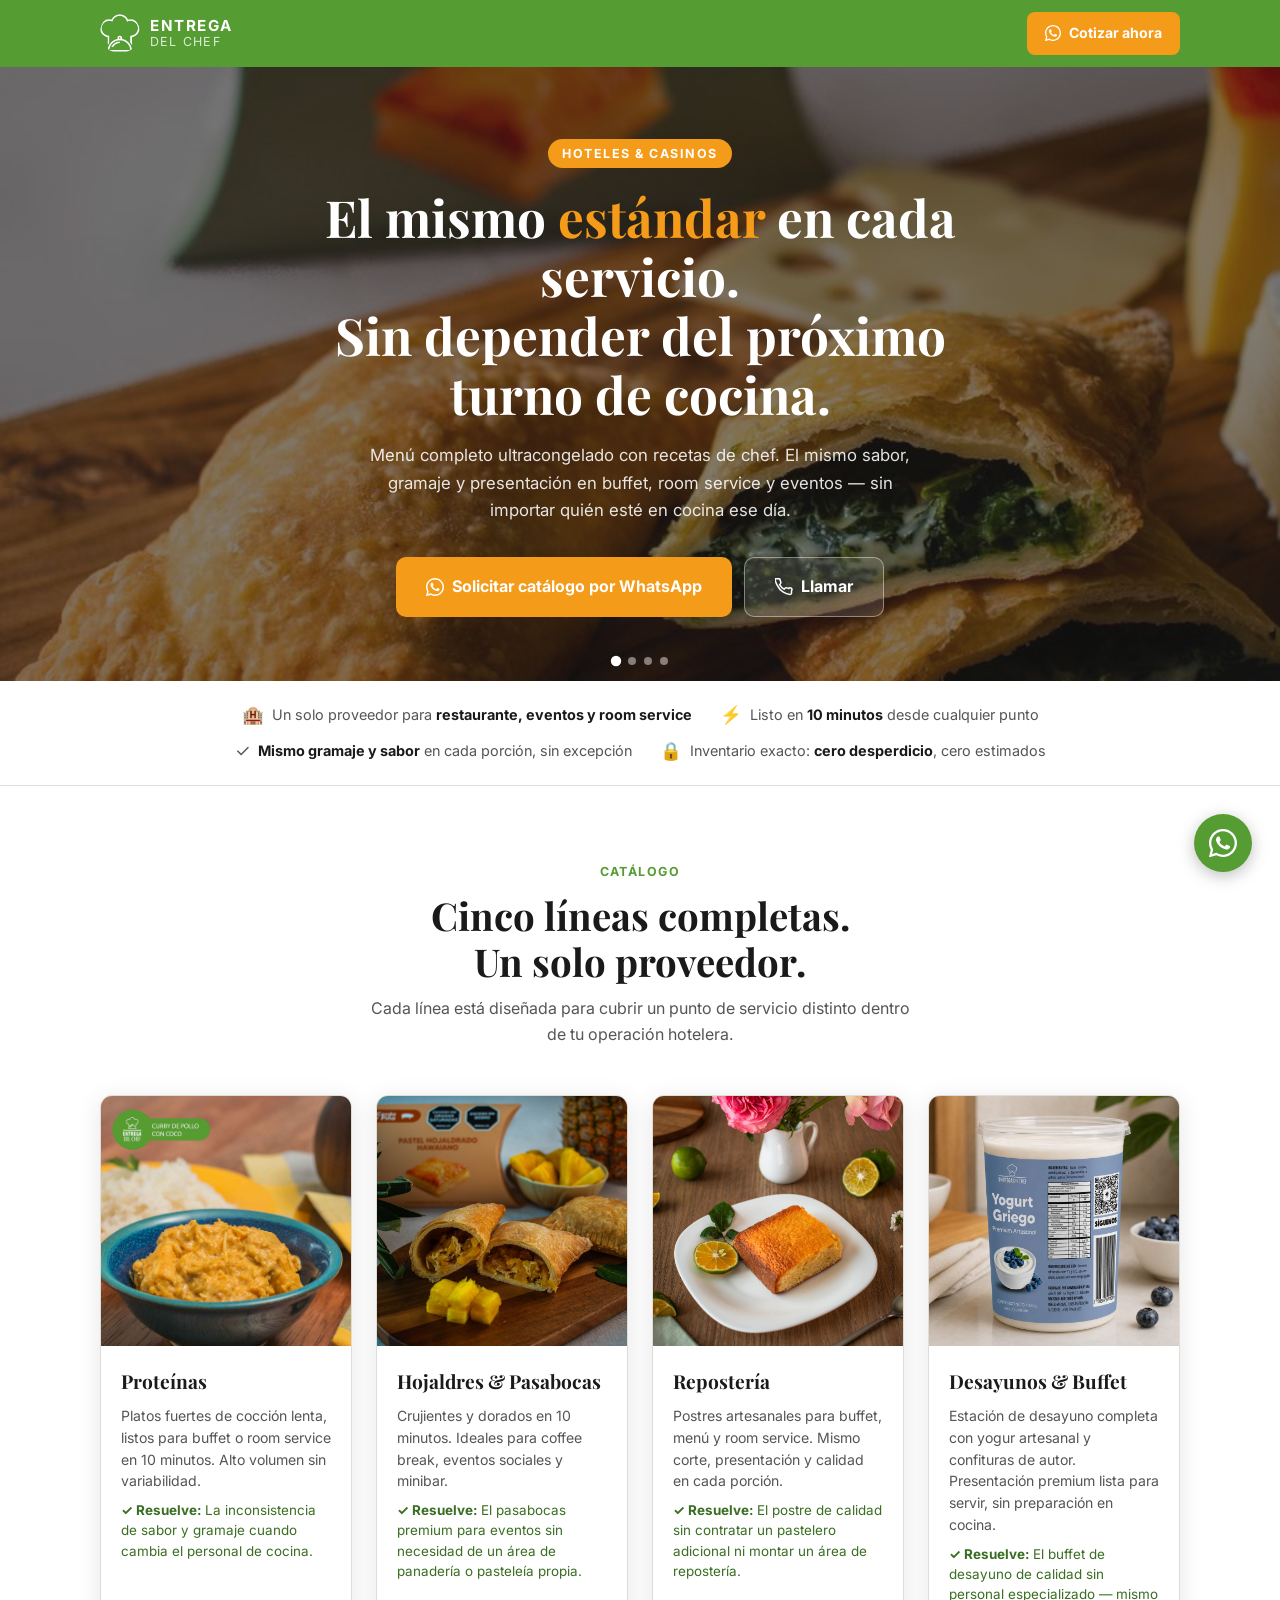
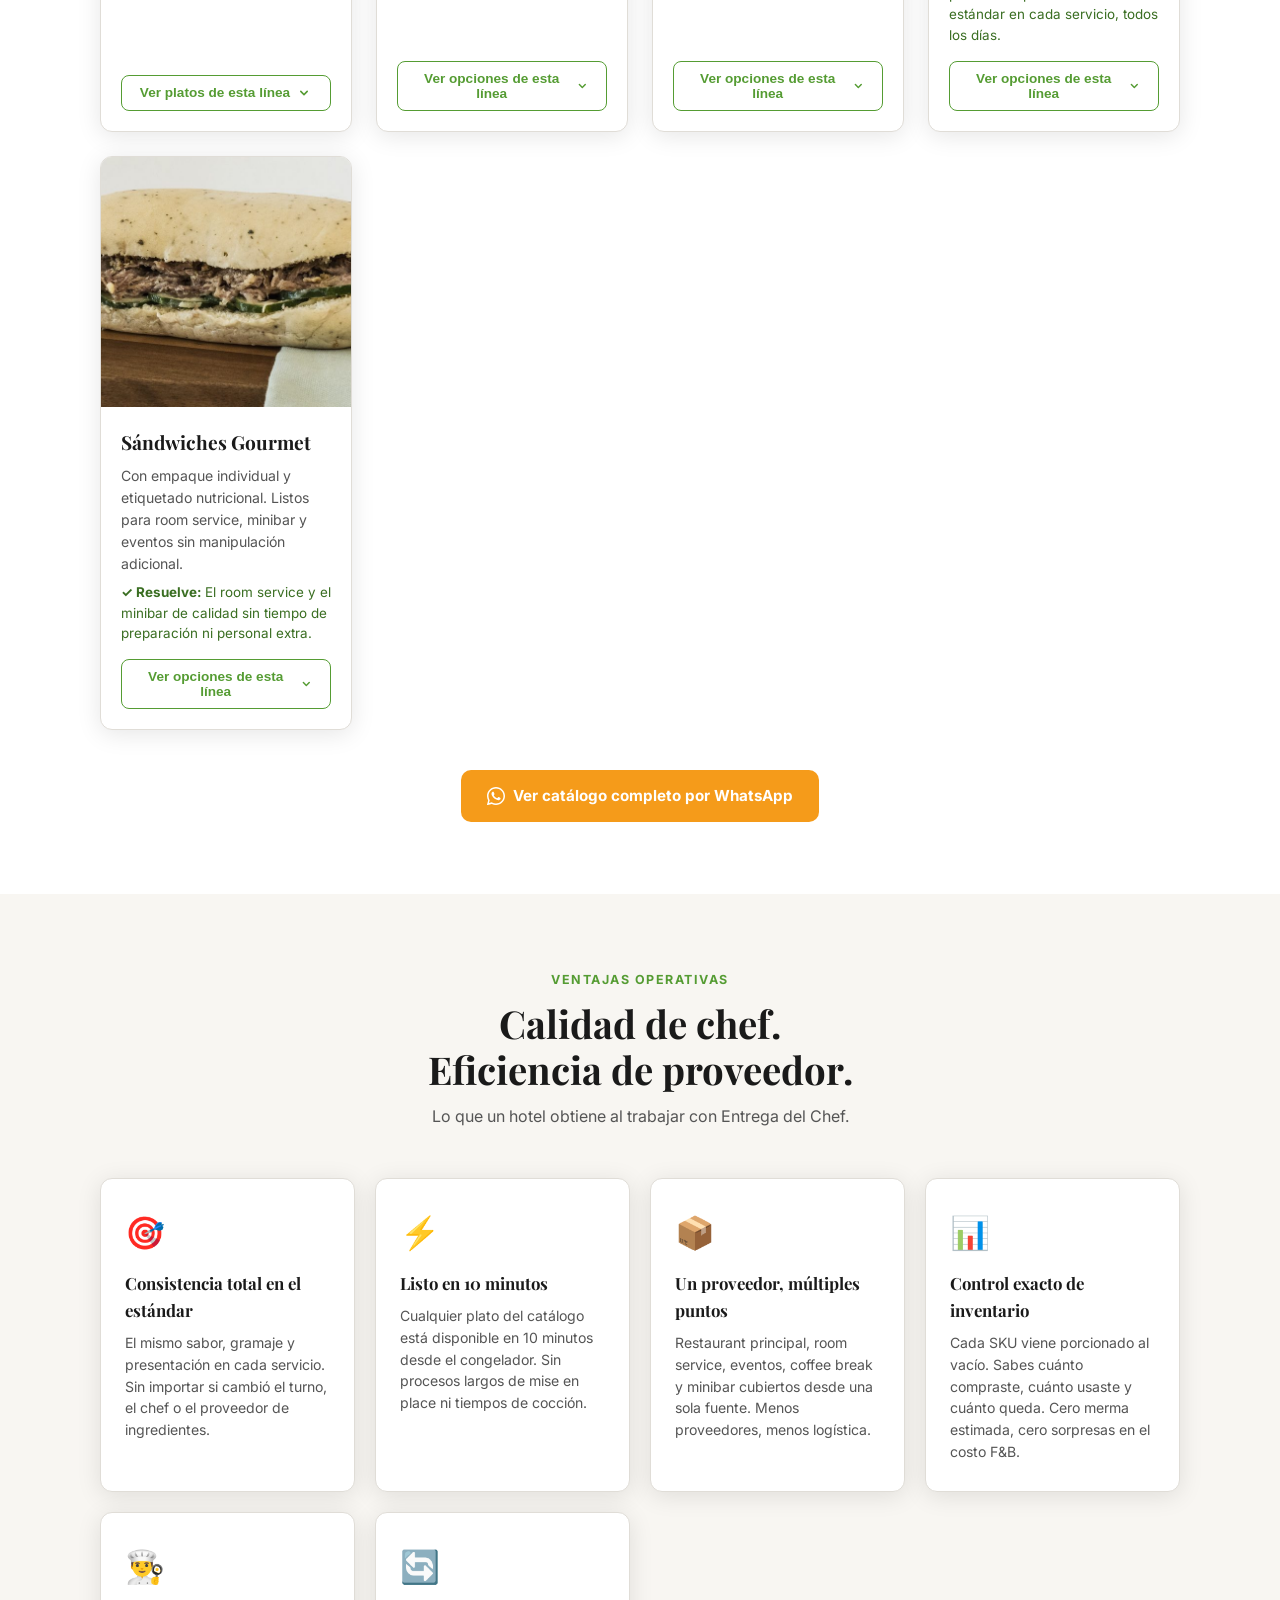
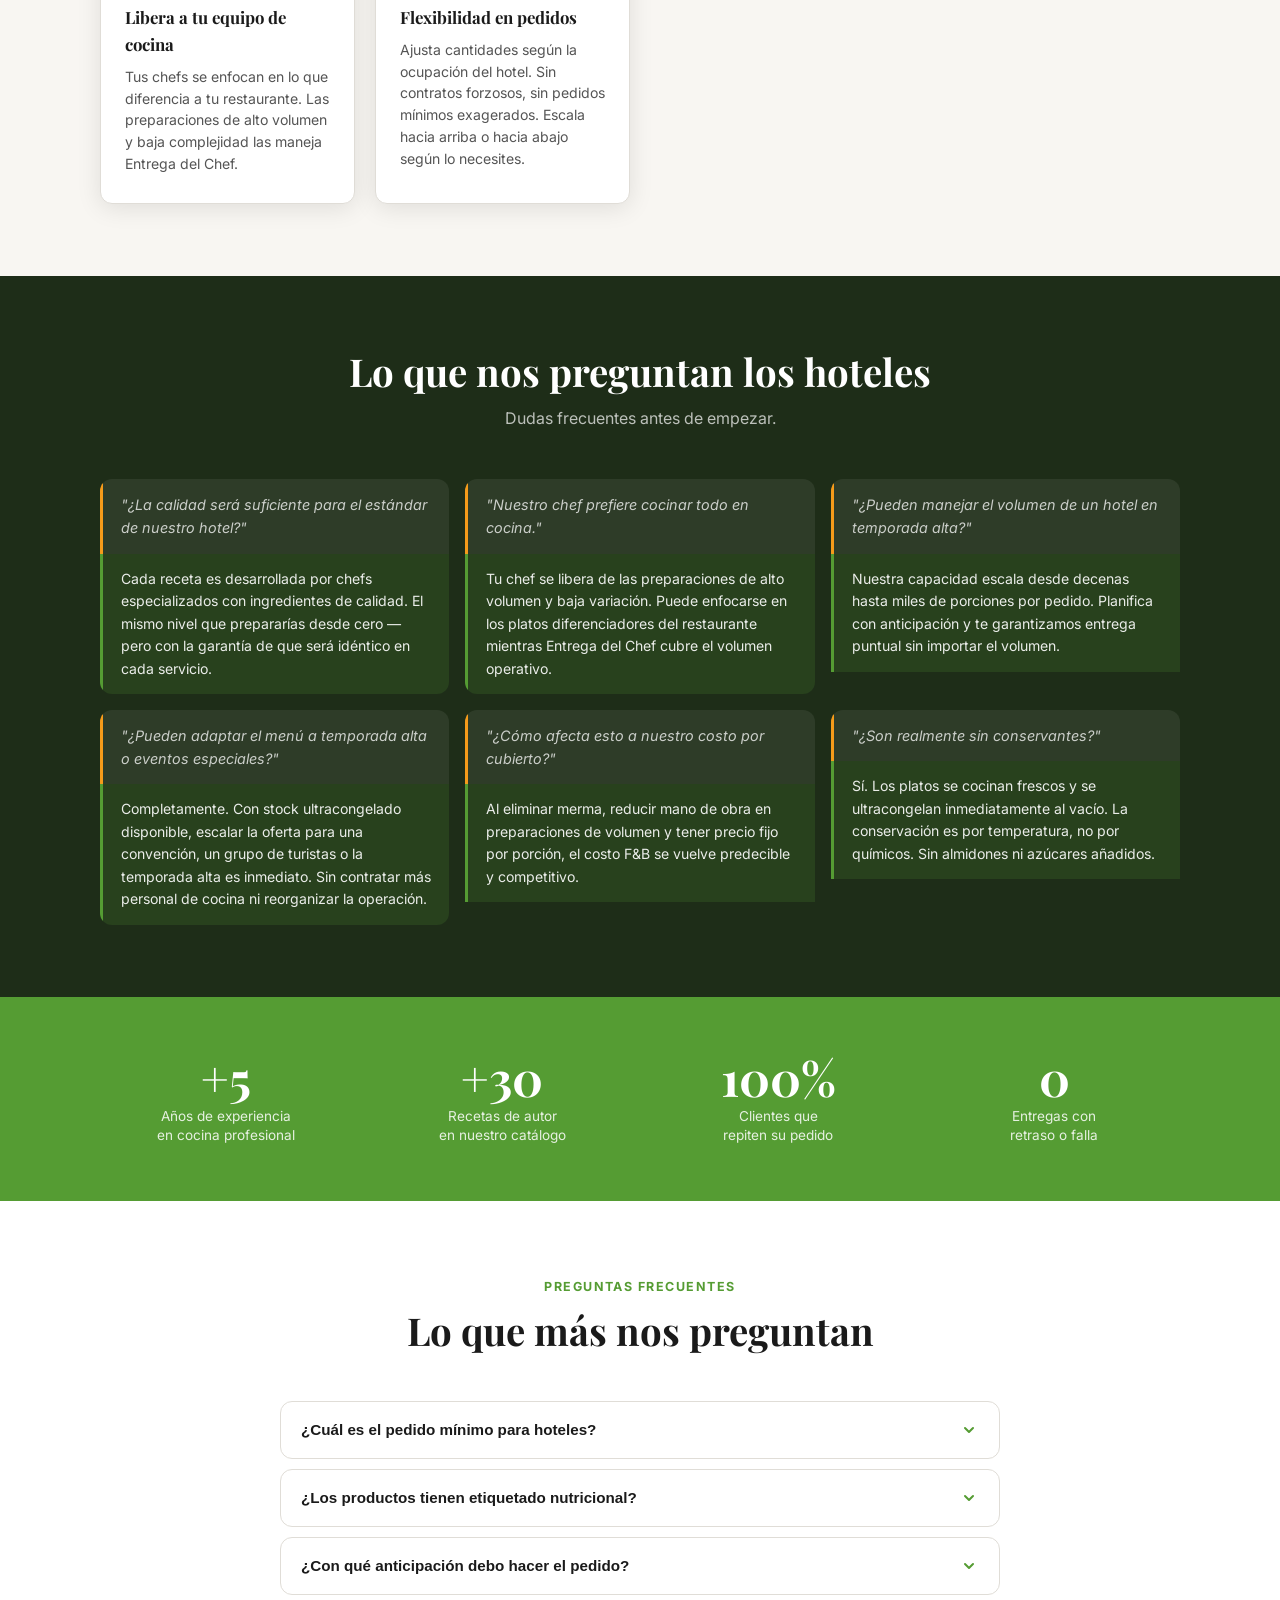
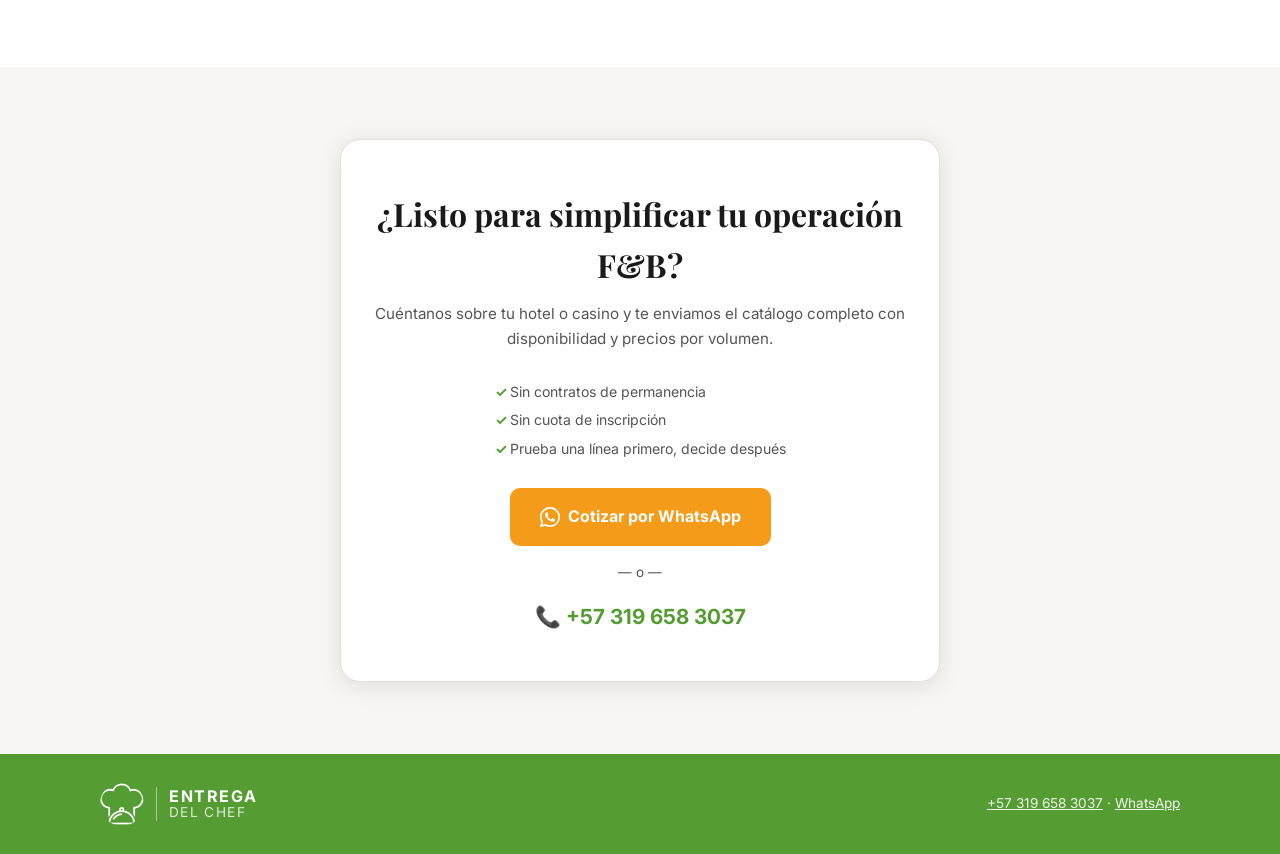
==== commit fb32f301: "LP03: replace objection card, remove 2 FAQ items, fix anticipation to 72h" ====
--- a/landing-hoteles-casinos/index.html
+++ b/landing-hoteles-casinos/index.html
@@ -378,8 +378,8 @@
         </div>
 
         <div class="objection-pair">
-          <p class="objection-q">"¿Qué pasa si necesitamos cambiar el menú de último momento?"</p>
-          <p class="objection-a">Con stock ultracongelado disponible, cualquier ajuste se ejecuta en horas. No dependemos de preparaciones del día — el inventario siempre está listo.</p>
+          <p class="objection-q">"¿Pueden adaptar el menú a temporada alta o eventos especiales?"</p>
+          <p class="objection-a">Completamente. Con stock ultracongelado disponible, escalar la oferta para una convención, un grupo de turistas o la temporada alta es inmediato. Sin contratar más personal de cocina ni reorganizar la operación.</p>
         </div>
 
         <div class="objection-pair">
@@ -446,25 +446,6 @@
           </div>
         </li>
 
-        <li class="faq-item">
-          <button class="faq-question" aria-expanded="false" aria-controls="faq-2">
-            ¿Cuánto tiempo duran los productos ultracongelados?
-            <svg class="faq-chevron" width="20" height="20" viewBox="0 0 20 20" fill="currentColor" aria-hidden="true"><path d="M5.293 7.293a1 1 0 011.414 0L10 10.586l3.293-3.293a1 1 0 111.414 1.414l-4 4a1 1 0 01-1.414 0l-4-4a1 1 0 010-1.414z"/></svg>
-          </button>
-          <div class="faq-answer" id="faq-2" hidden>
-            Los productos se conservan hasta <strong>6 meses en congelación a -18°C</strong>. Una vez descongelados, deben consumirse en el mismo día. Esto permite mantener inventario permanente sin presión de rotación diaria.
-          </div>
-        </li>
-
-        <li class="faq-item">
-          <button class="faq-question" aria-expanded="false" aria-controls="faq-3">
-            ¿Pueden entregar en múltiples puntos dentro del hotel?
-            <svg class="faq-chevron" width="20" height="20" viewBox="0 0 20 20" fill="currentColor" aria-hidden="true"><path d="M5.293 7.293a1 1 0 011.414 0L10 10.586l3.293-3.293a1 1 0 111.414 1.414l-4 4a1 1 0 01-1.414 0l-4-4a1 1 0 010-1.414z"/></svg>
-          </button>
-          <div class="faq-answer" id="faq-3" hidden>
-            Entregamos en la recepción central de cocina. La distribución interna (restaurante principal, cocina de eventos, room service) la gestiona el hotel desde ese punto. Si necesitas logística multi-sede para cadenas hoteleras, consúltanos.
-          </div>
-        </li>
 
         <li class="faq-item">
           <button class="faq-question" aria-expanded="false" aria-controls="faq-4">
@@ -482,7 +463,7 @@
             <svg class="faq-chevron" width="20" height="20" viewBox="0 0 20 20" fill="currentColor" aria-hidden="true"><path d="M5.293 7.293a1 1 0 011.414 0L10 10.586l3.293-3.293a1 1 0 111.414 1.414l-4 4a1 1 0 01-1.414 0l-4-4a1 1 0 010-1.414z"/></svg>
           </button>
           <div class="faq-answer" id="faq-5" hidden>
-            Recomendamos pedidos con <strong>48 a 72 horas de anticipación</strong> para garantizar disponibilidad. Para clientes con contrato de suministro regular, coordinamos entregas semanales o quincenales según el nivel de ocupación proyectado.
+            Recomendamos pedidos con <strong>72 horas de anticipación</strong> para garantizar disponibilidad. Para clientes con contrato de suministro regular, coordinamos entregas semanales o quincenales según el nivel de ocupación proyectado.
           </div>
         </li>
 
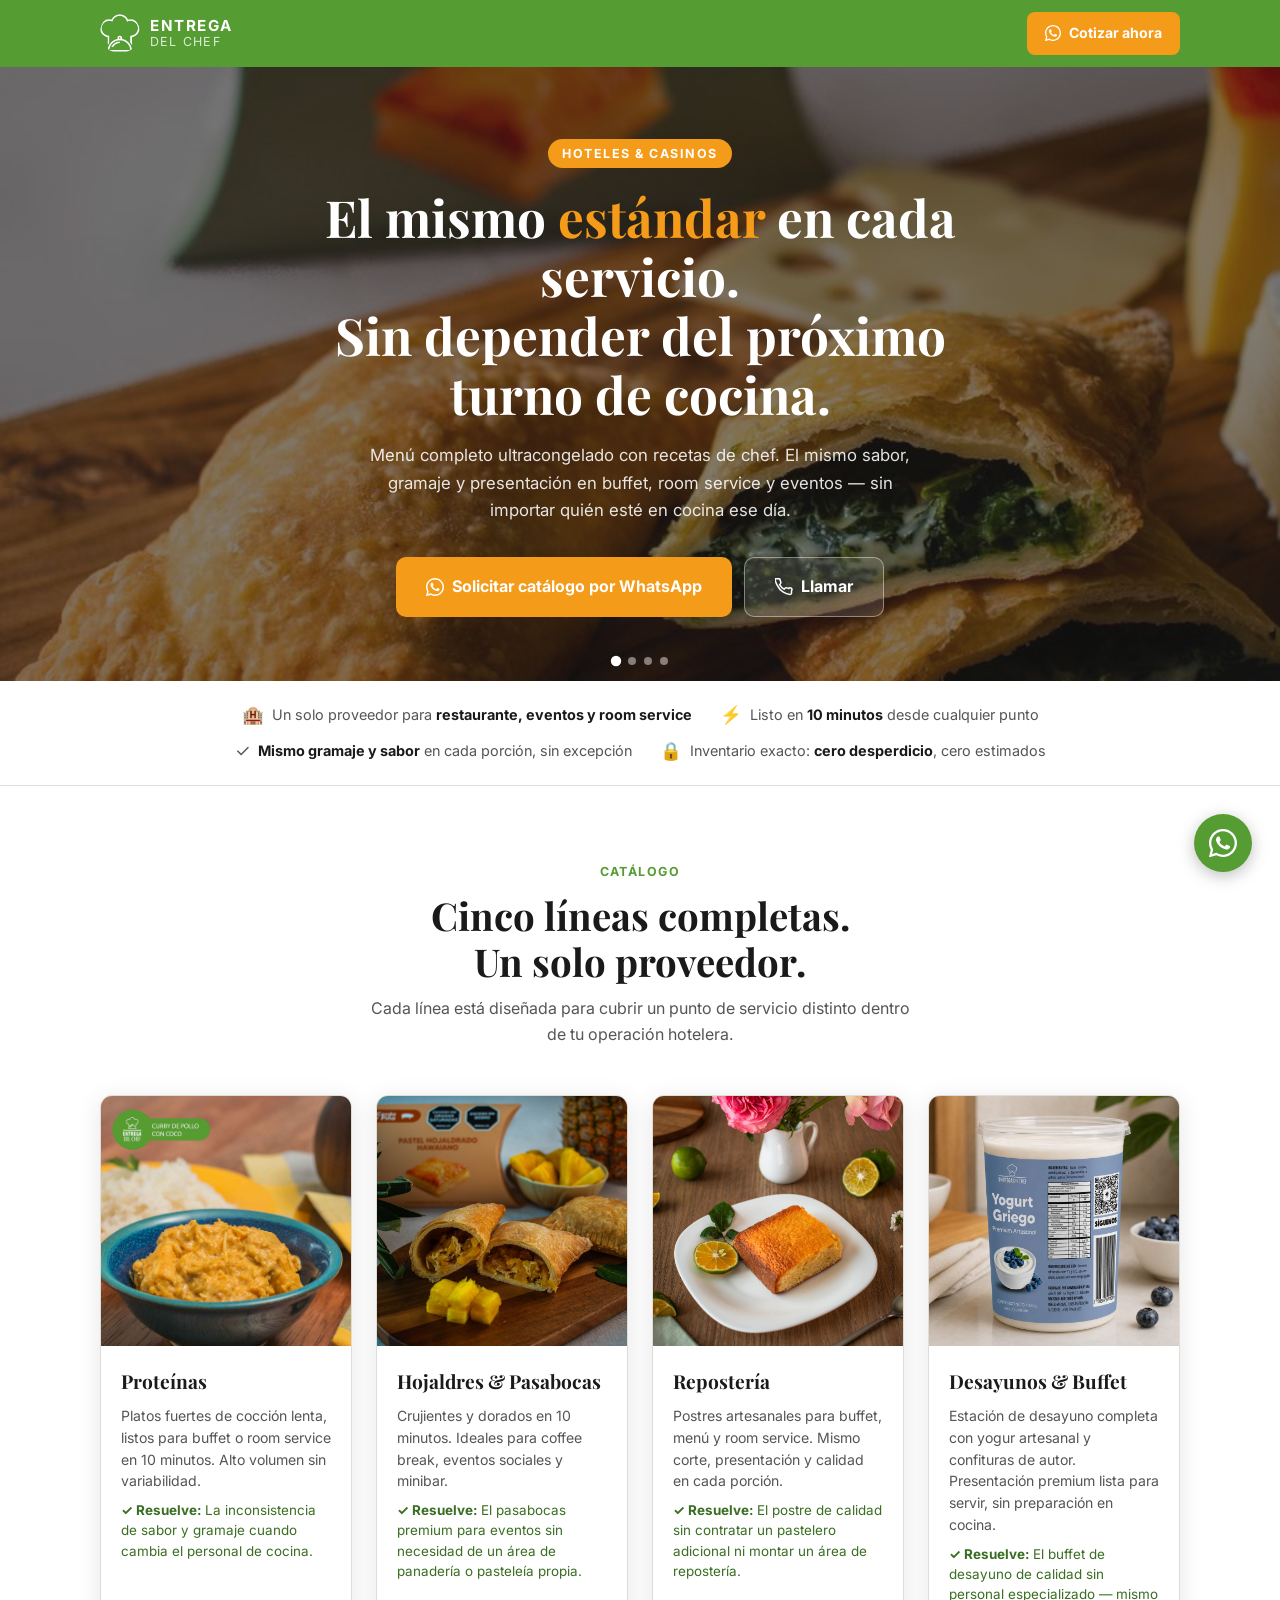
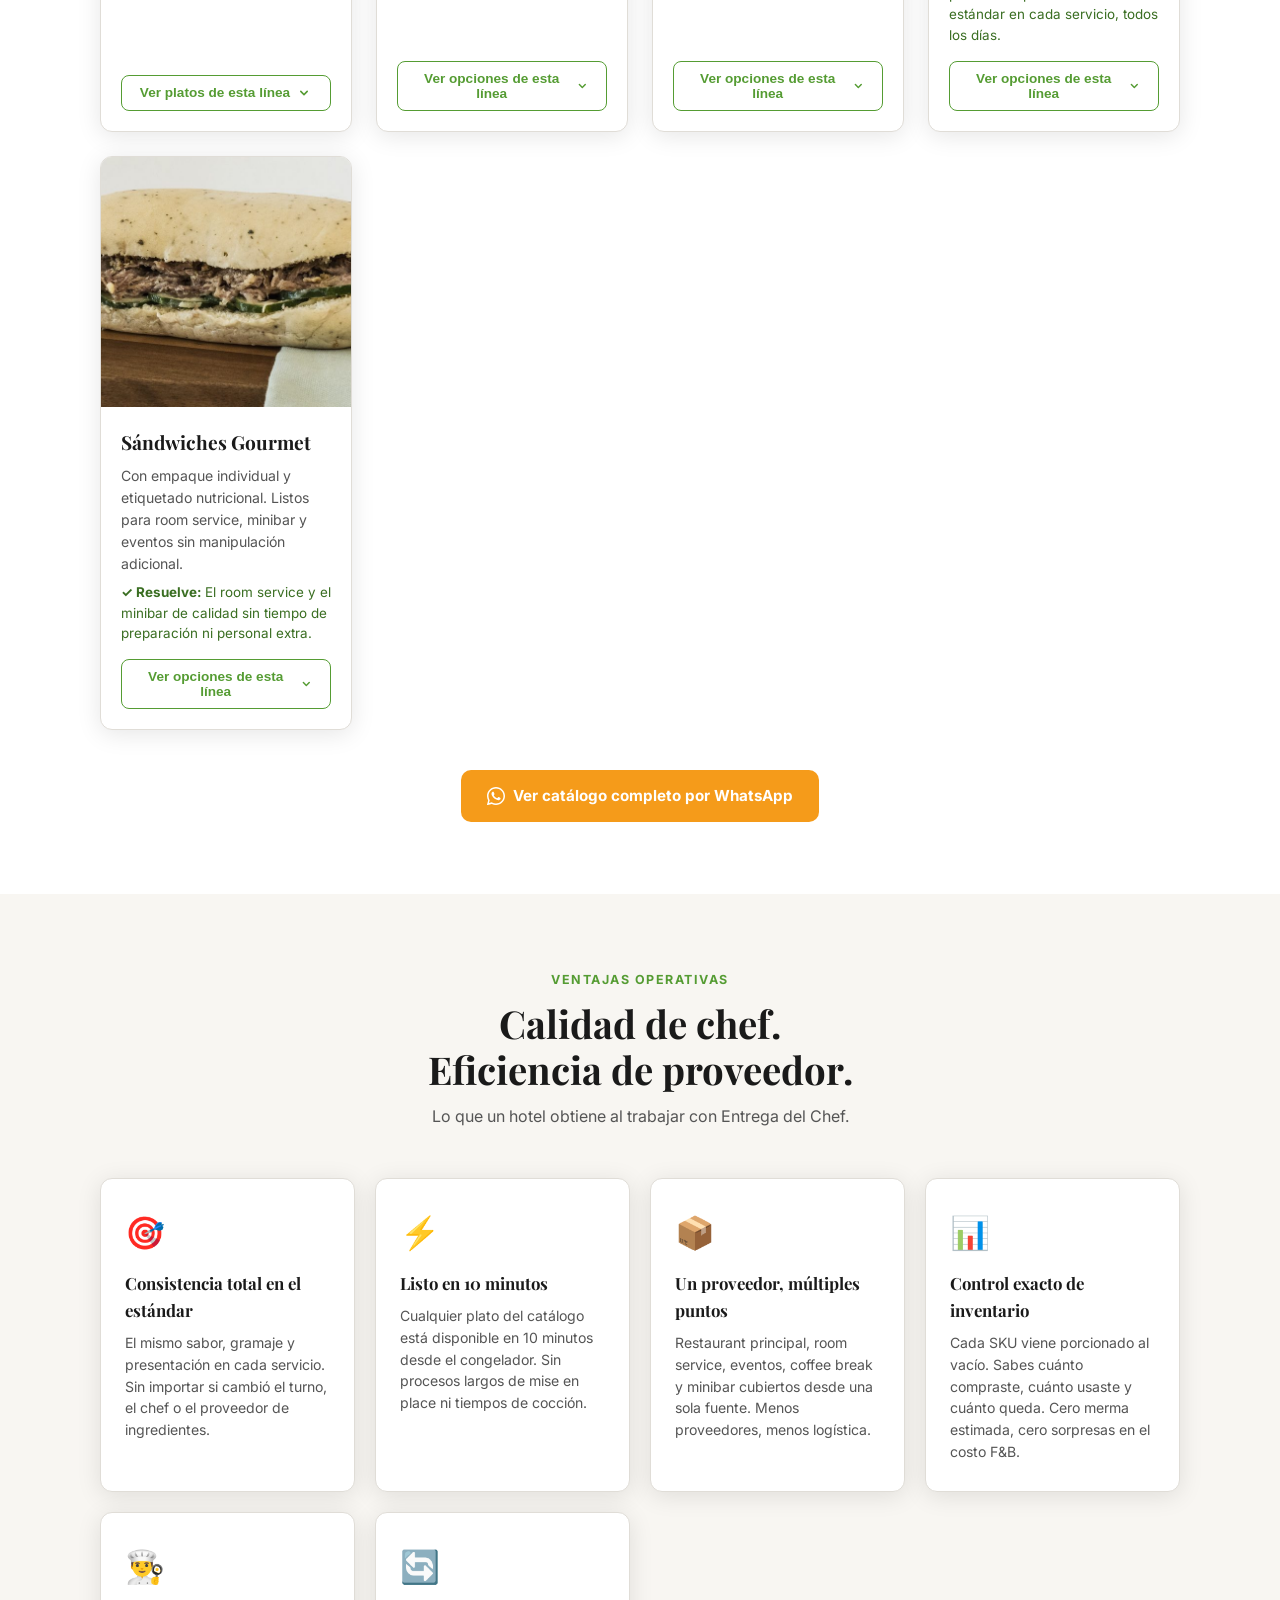
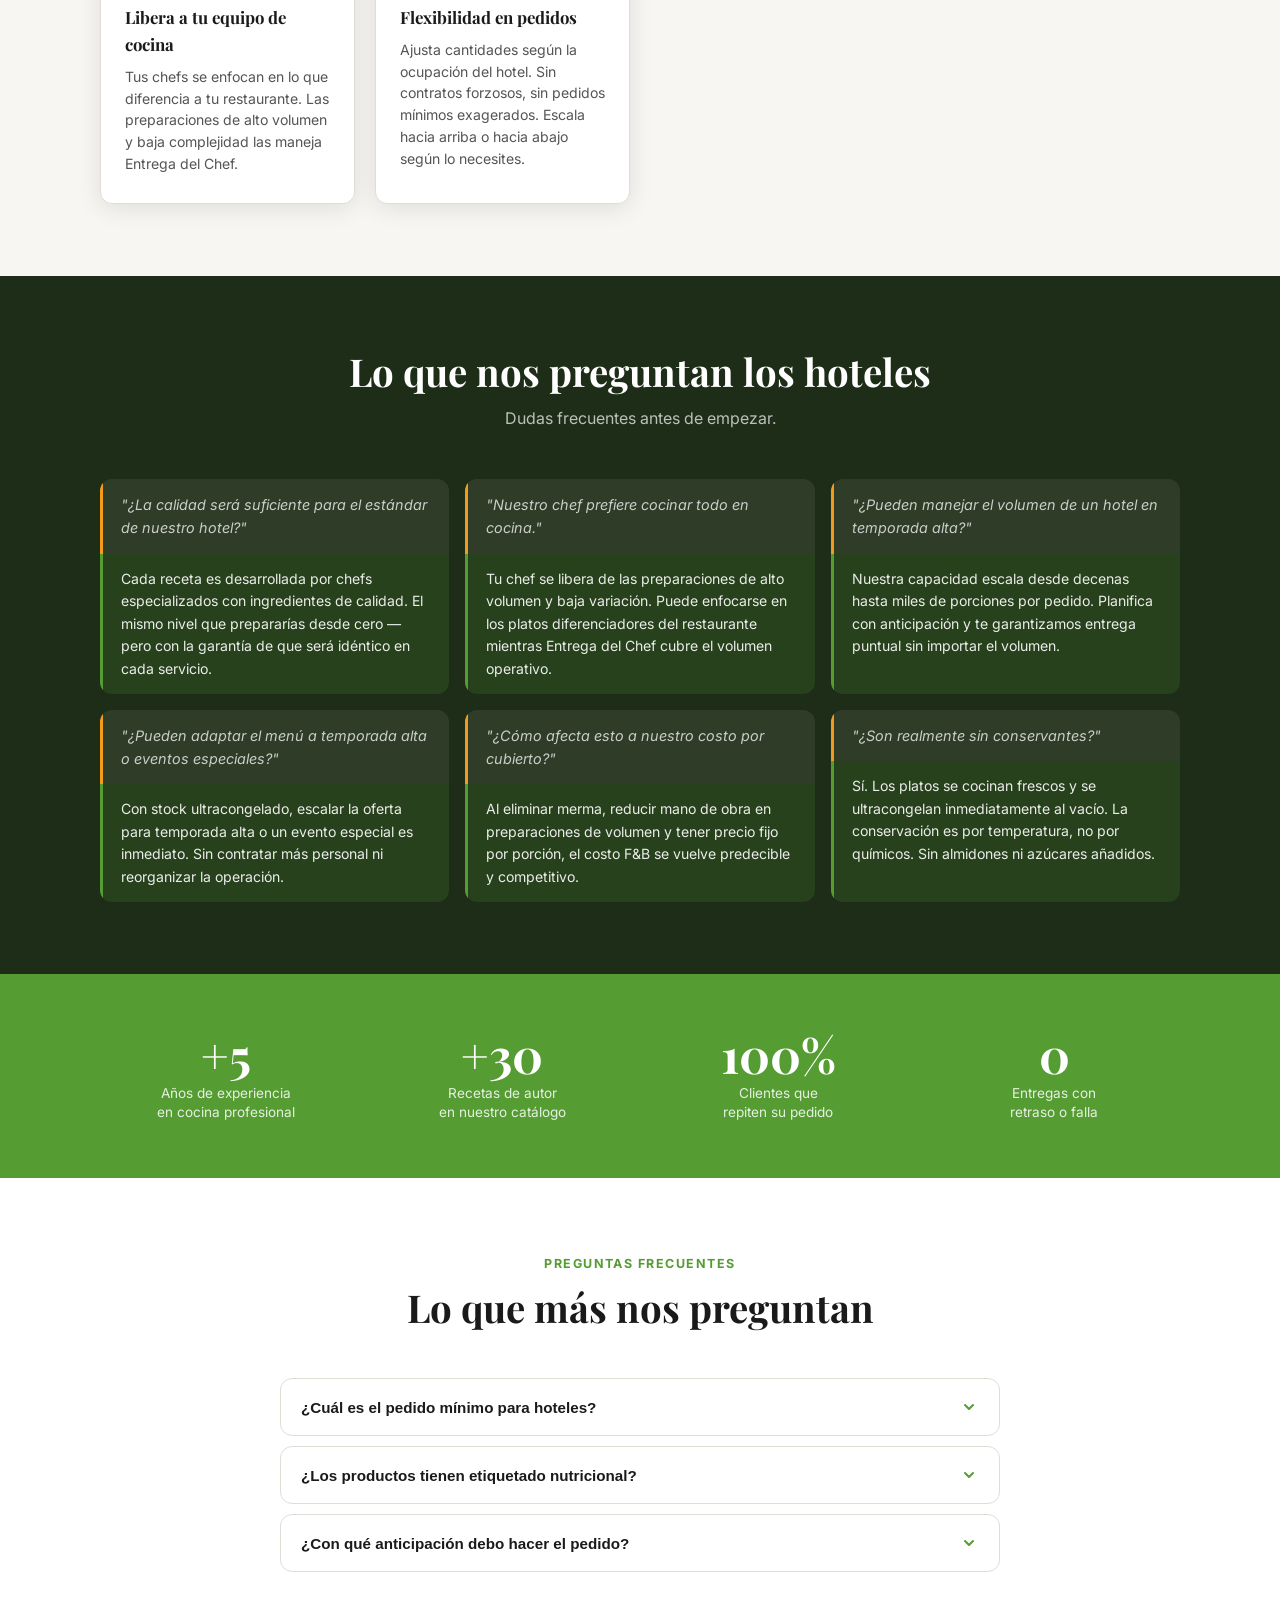
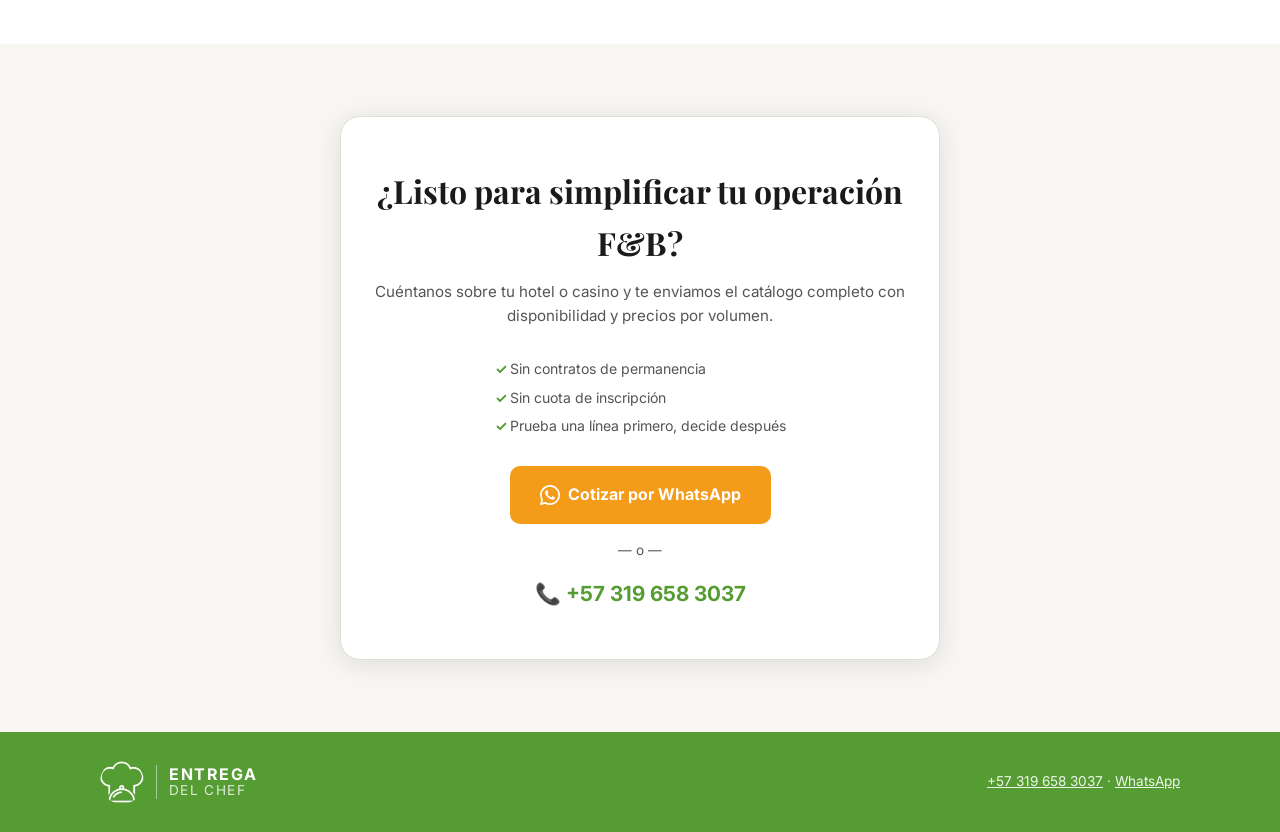
==== commit c5c598bd: "LP03: fix objection cards equal height with flex column + shorten text" ====
--- a/landing-hoteles-casinos/index.html
+++ b/landing-hoteles-casinos/index.html
@@ -379,7 +379,7 @@
 
         <div class="objection-pair">
           <p class="objection-q">"¿Pueden adaptar el menú a temporada alta o eventos especiales?"</p>
-          <p class="objection-a">Completamente. Con stock ultracongelado disponible, escalar la oferta para una convención, un grupo de turistas o la temporada alta es inmediato. Sin contratar más personal de cocina ni reorganizar la operación.</p>
+          <p class="objection-a">Con stock ultracongelado, escalar la oferta para temporada alta o un evento especial es inmediato. Sin contratar más personal ni reorganizar la operación.</p>
         </div>
 
         <div class="objection-pair">
--- a/landing-hoteles-casinos/assets/css/styles.css
+++ b/landing-hoteles-casinos/assets/css/styles.css
@@ -412,6 +412,8 @@
 .objection-pair {
   border-radius: var(--radio);
   overflow: hidden;
+  display: flex;
+  flex-direction: column;
 }
 .objection-q {
   background: rgba(255,255,255,.07);
@@ -428,6 +430,7 @@
   color: rgba(255,255,255,.9);
   line-height: 1.6;
   border-left: 3px solid var(--verde);
+  flex: 1;
 }
 
 
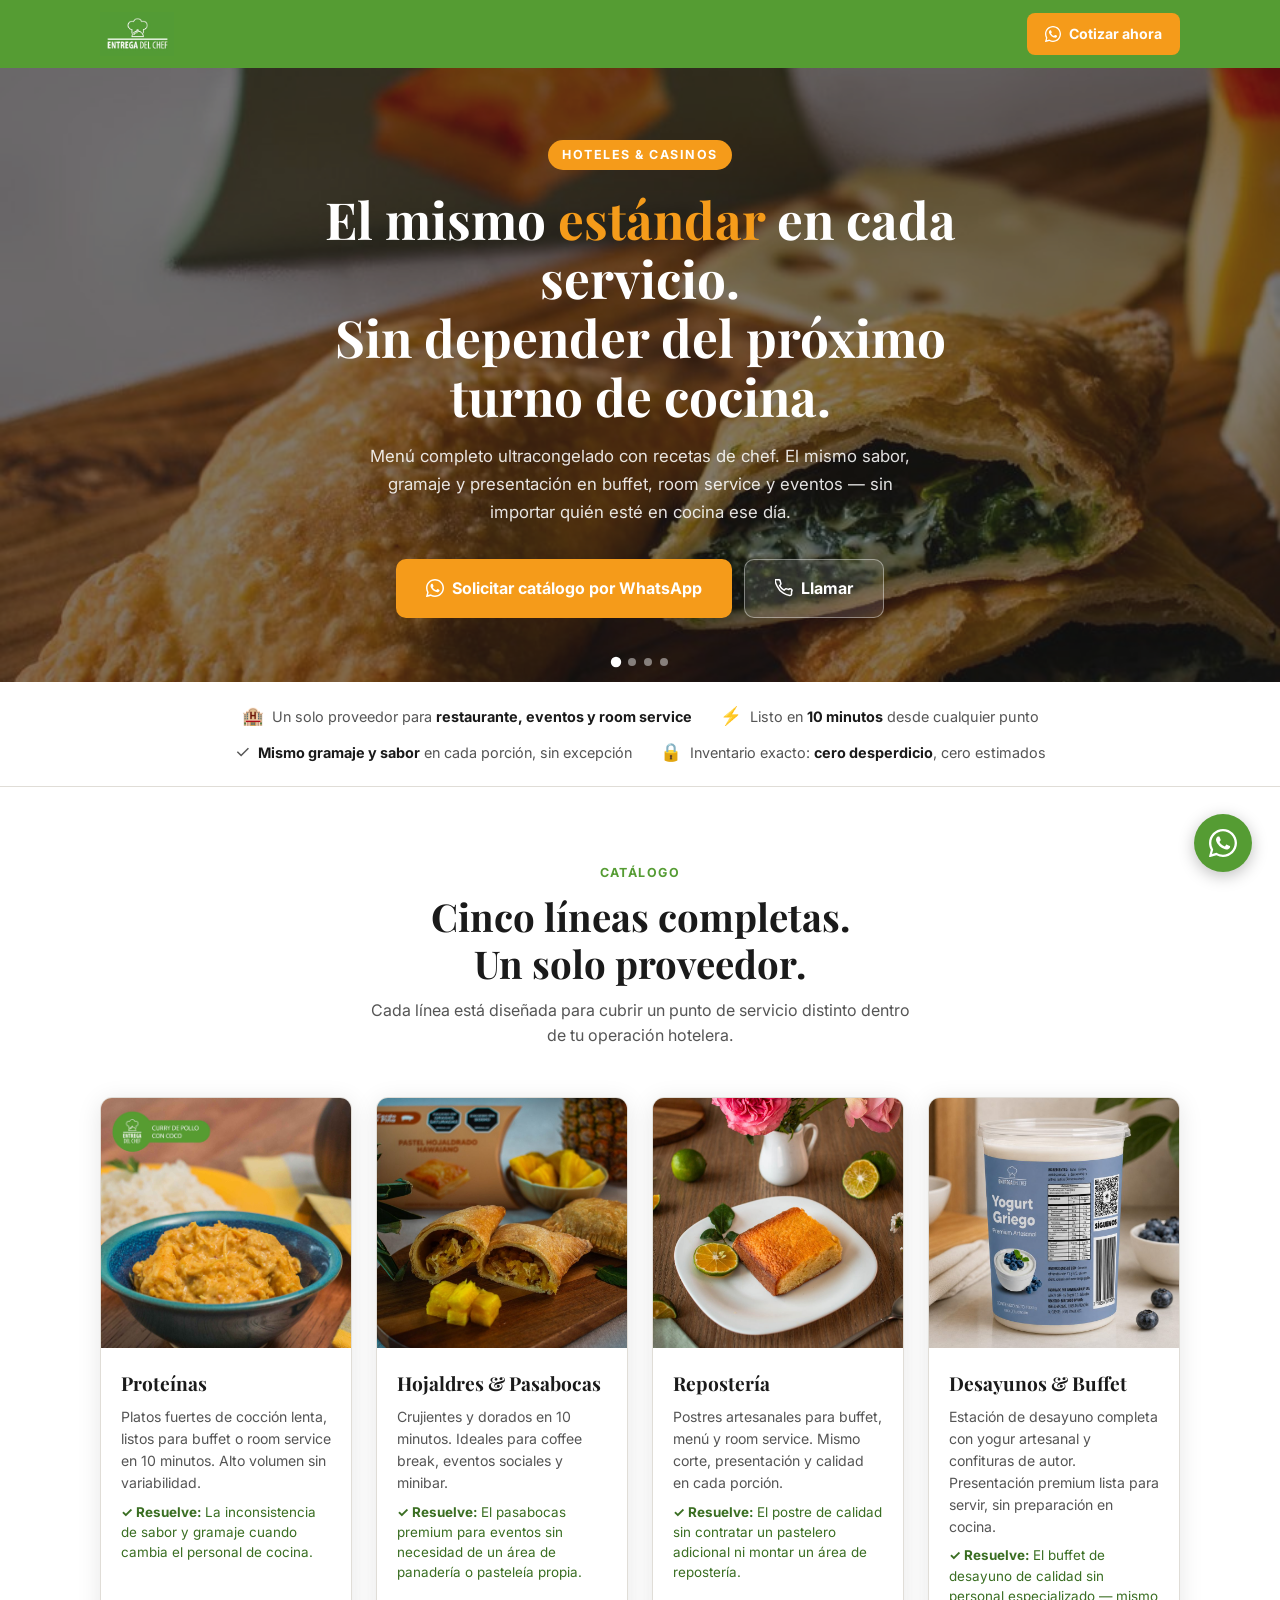
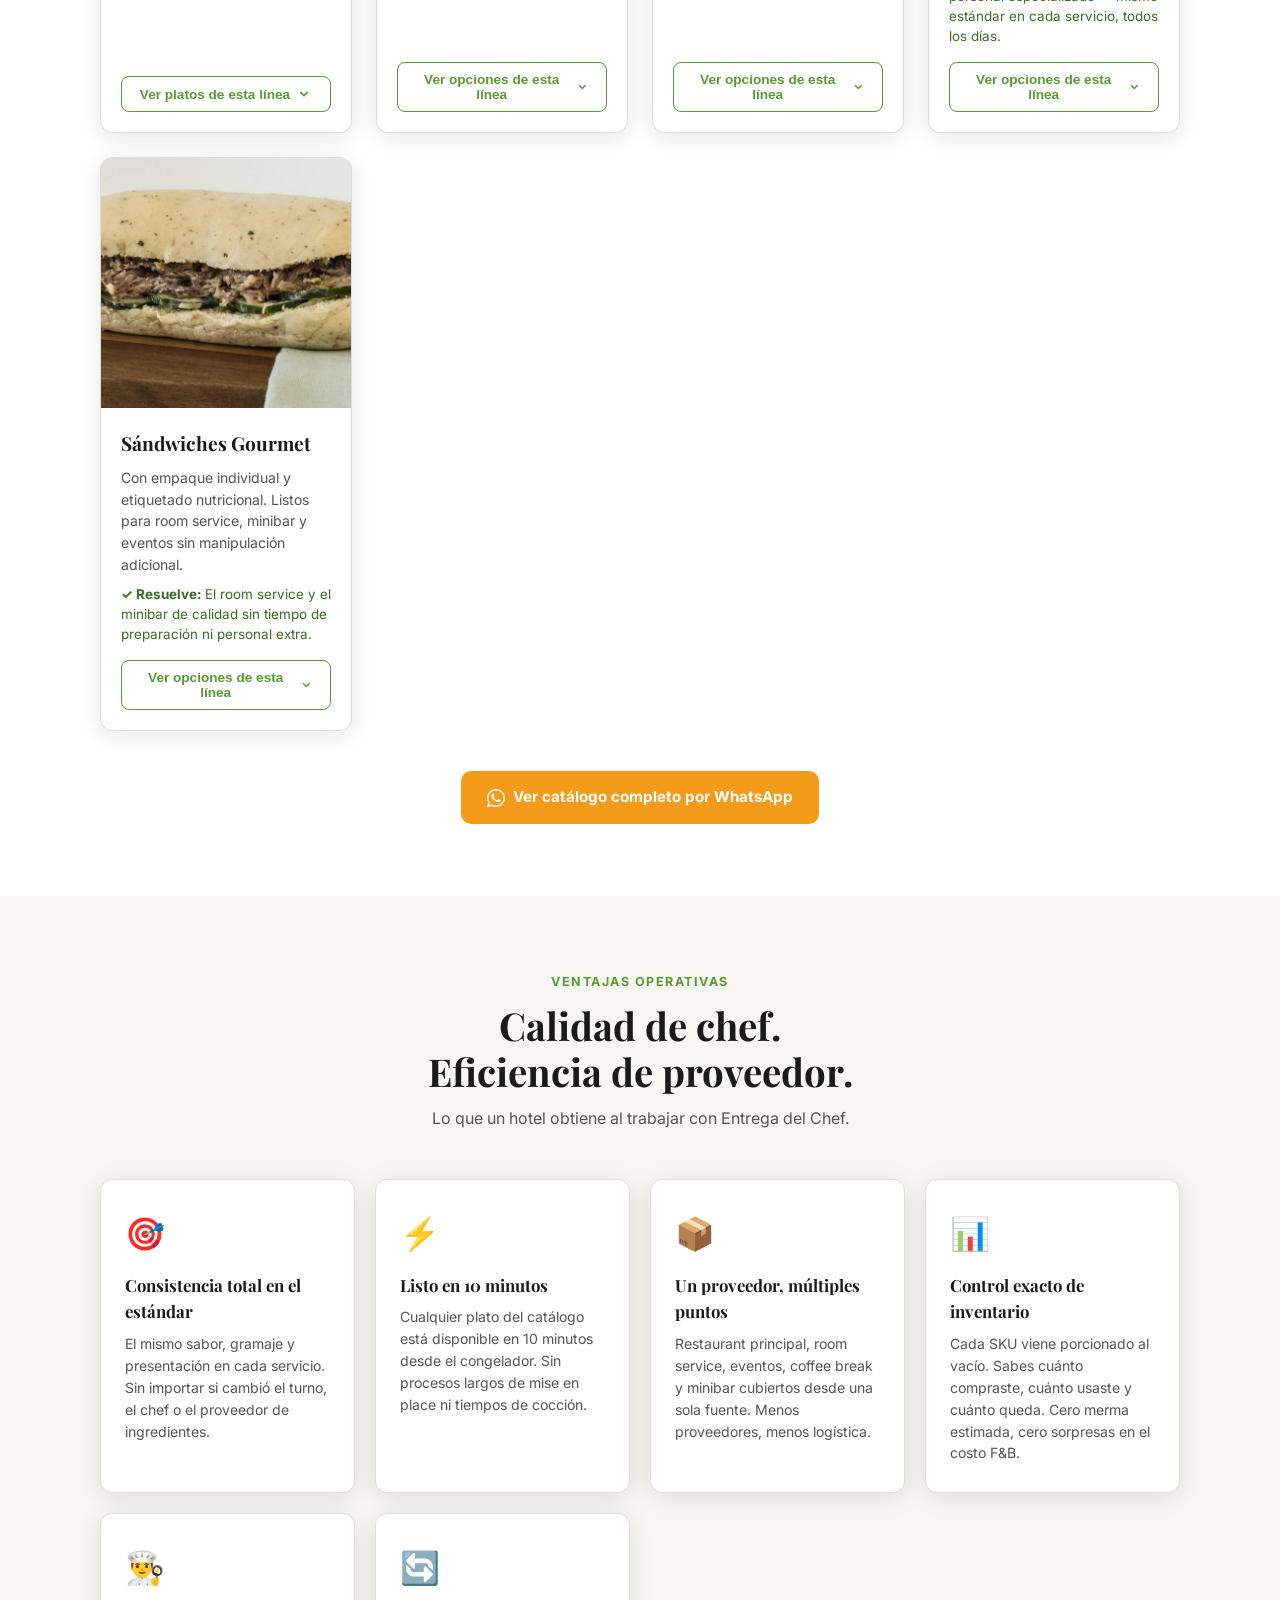
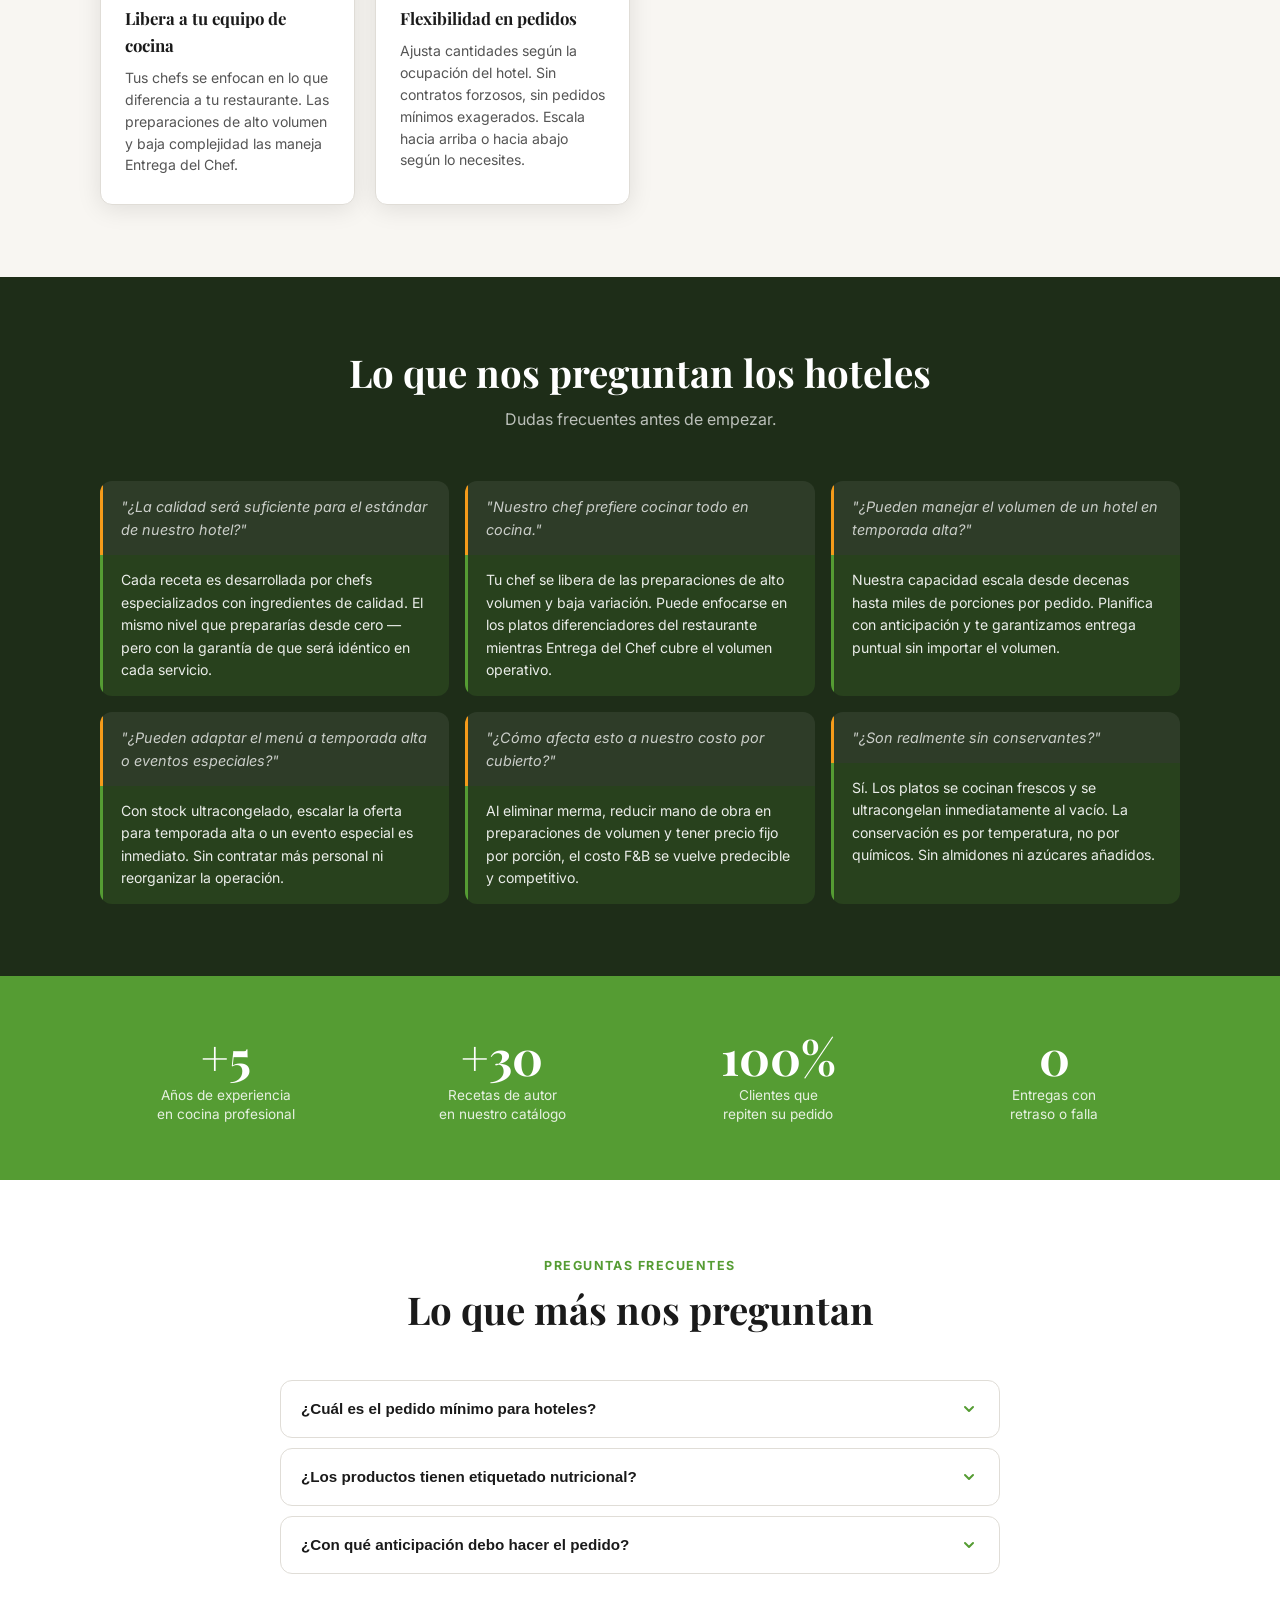
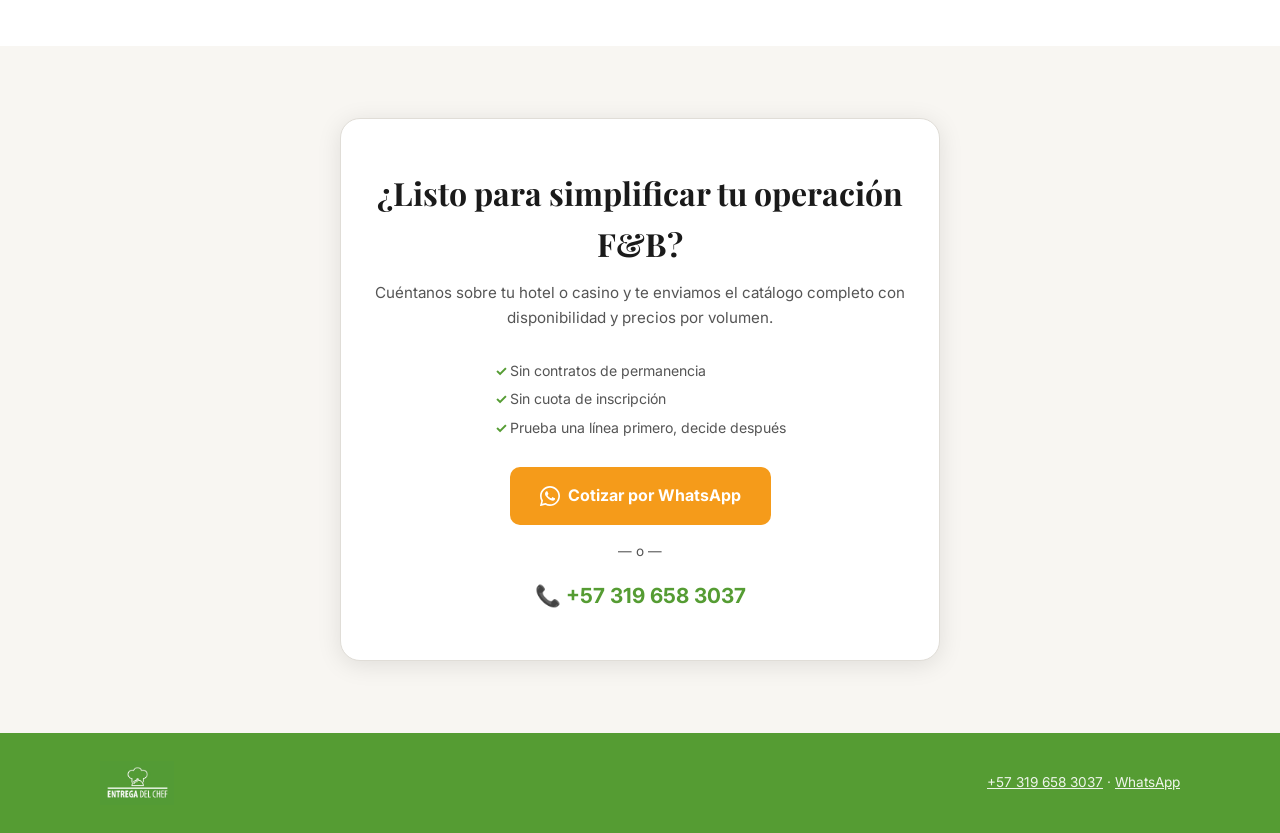
==== commit 838a92b7: "All LPs: replace logo photo with brand logo in header and footer" ====
--- a/landing-hoteles-casinos/index.html
+++ b/landing-hoteles-casinos/index.html
@@ -18,11 +18,7 @@
   <header class="site-header" id="site-header">
     <div class="header-inner">
       <a href="#" class="header-brand" aria-label="Entrega del Chef — inicio">
-        <img src="images/IMG_3111.jpeg" alt="" width="40" height="40" aria-hidden="true" class="header-brand-img">
-        <div class="header-brand-name">
-          <span class="header-brand-top">ENTREGA</span>
-          <span class="header-brand-bottom">DEL CHEF</span>
-        </div>
+        <img src="images/logo.jpg" alt="Entrega del Chef" class="header-brand-img">
       </a>
       <a href="https://wa.me/573196583037?text=Hola%2C%20soy%20del%20departamento%20de%20F%26B%20de%20un%20hotel%20y%20quiero%20cotizar%20con%20Entrega%20del%20Chef."
          class="btn-header"
@@ -507,12 +503,7 @@
     <div class="container">
       <div class="footer-inner">
         <a href="#" class="footer-brand-logo" aria-label="Entrega del Chef">
-          <img src="images/IMG_3111.jpeg" alt="" width="44" height="44" aria-hidden="true" class="footer-brand-img">
-          <div class="footer-brand-sep" aria-hidden="true"></div>
-          <div class="footer-brand-name">
-            <span class="footer-brand-top">ENTREGA</span>
-            <span class="footer-brand-bottom">DEL CHEF</span>
-          </div>
+          <img src="images/logo.jpg" alt="Entrega del Chef" class="footer-brand-img">
         </a>
         <div class="footer-contact">
           <a href="tel:+573196583037">+57 319 658 3037</a> ·
--- a/landing-hoteles-casinos/assets/css/styles.css
+++ b/landing-hoteles-casinos/assets/css/styles.css
@@ -57,10 +57,8 @@
   text-decoration: none;
 }
 .header-brand-img {
-  width: 40px;
-  height: 40px;
-  border-radius: 50%;
-  object-fit: cover;
+  height: 44px;
+  width: auto;
   flex-shrink: 0;
 }
 .header-brand-name {
@@ -405,8 +403,15 @@
 
 .objections-grid {
   display: grid;
-  grid-template-columns: repeat(auto-fit, minmax(280px, 1fr));
+  grid-template-columns: 1fr;
   gap: 16px;
+  align-items: stretch;
+}
+@media (min-width: 640px) {
+  .objections-grid { grid-template-columns: repeat(2, 1fr); }
+}
+@media (min-width: 900px) {
+  .objections-grid { grid-template-columns: repeat(3, 1fr); }
 }
 
 .objection-pair {
@@ -414,6 +419,7 @@
   overflow: hidden;
   display: flex;
   flex-direction: column;
+  height: 100%;
 }
 .objection-q {
   background: rgba(255,255,255,.07);
@@ -563,10 +569,8 @@
   text-decoration: none;
 }
 .footer-brand-img {
-  width: 44px;
   height: 44px;
-  border-radius: 50%;
-  object-fit: cover;
+  width: auto;
   flex-shrink: 0;
 }
 .footer-brand-sep { width: 1px; height: 34px; background: rgba(255,255,255,.5); }
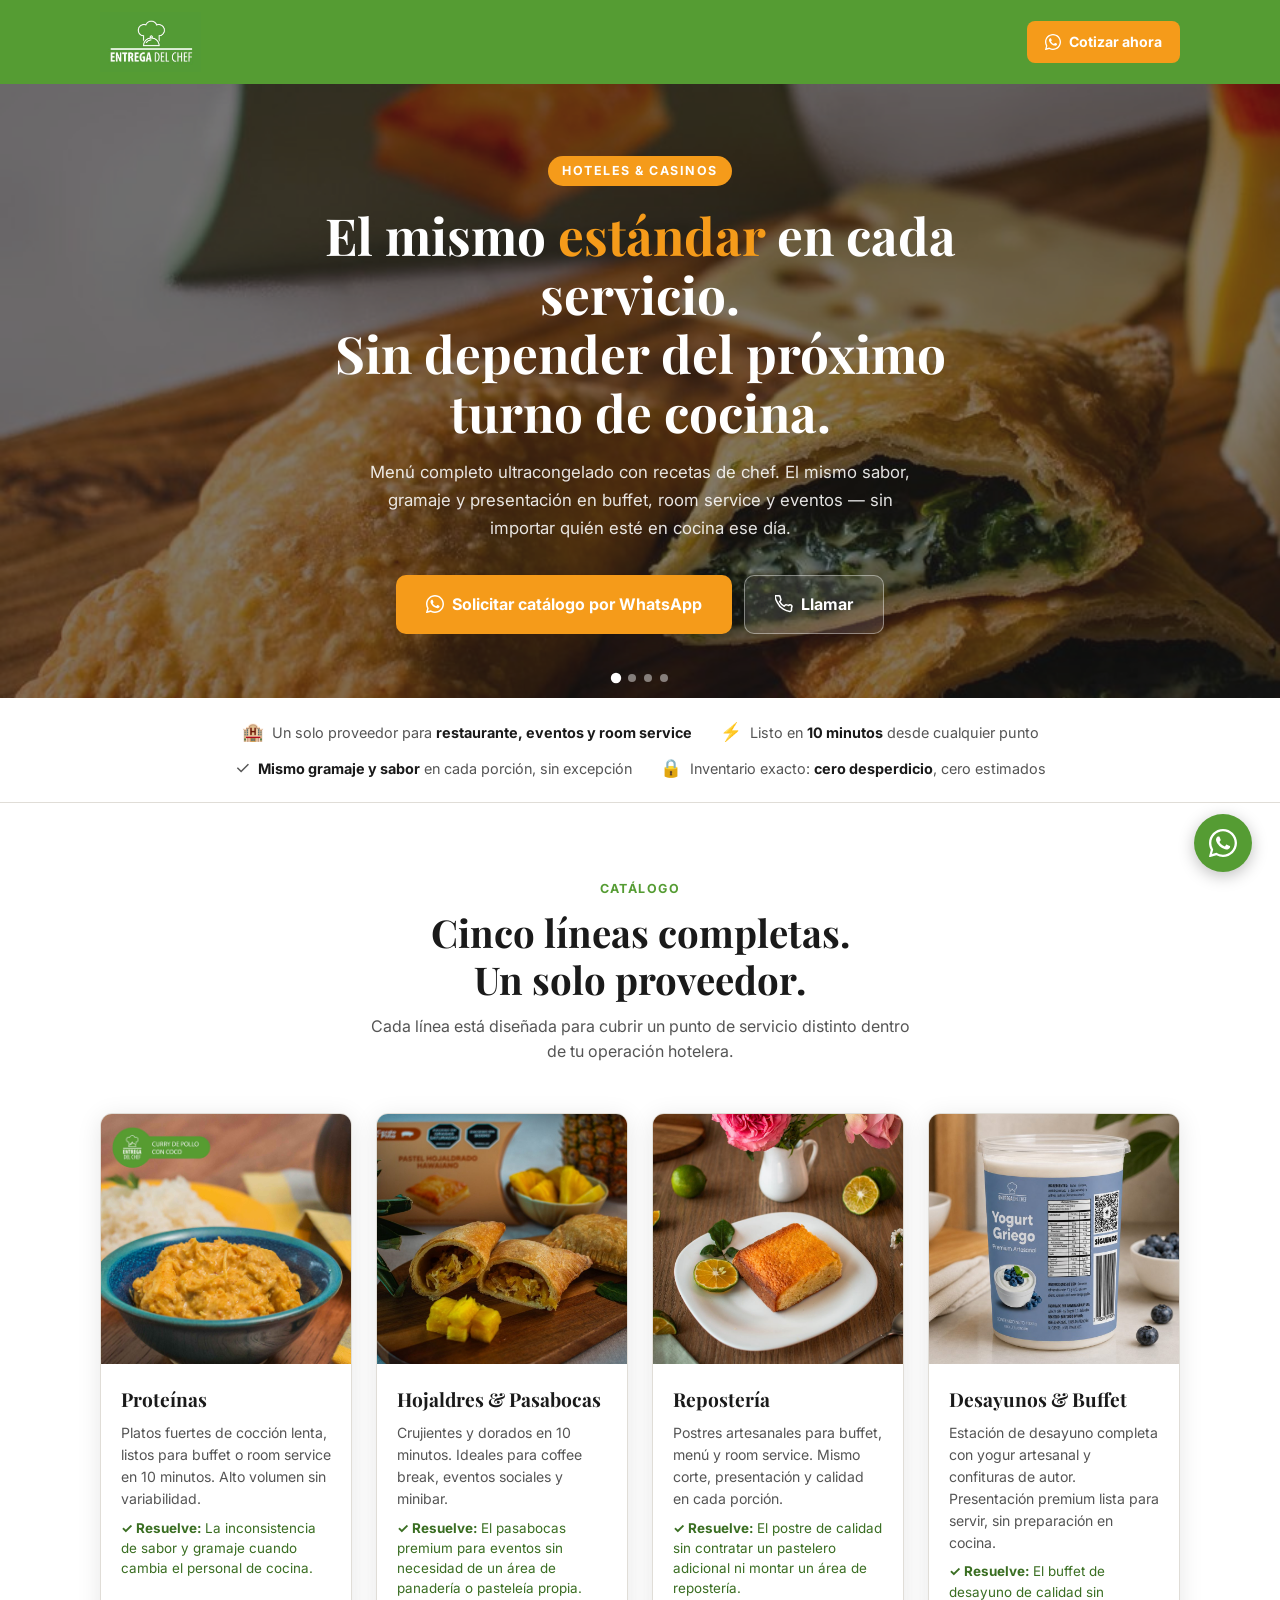
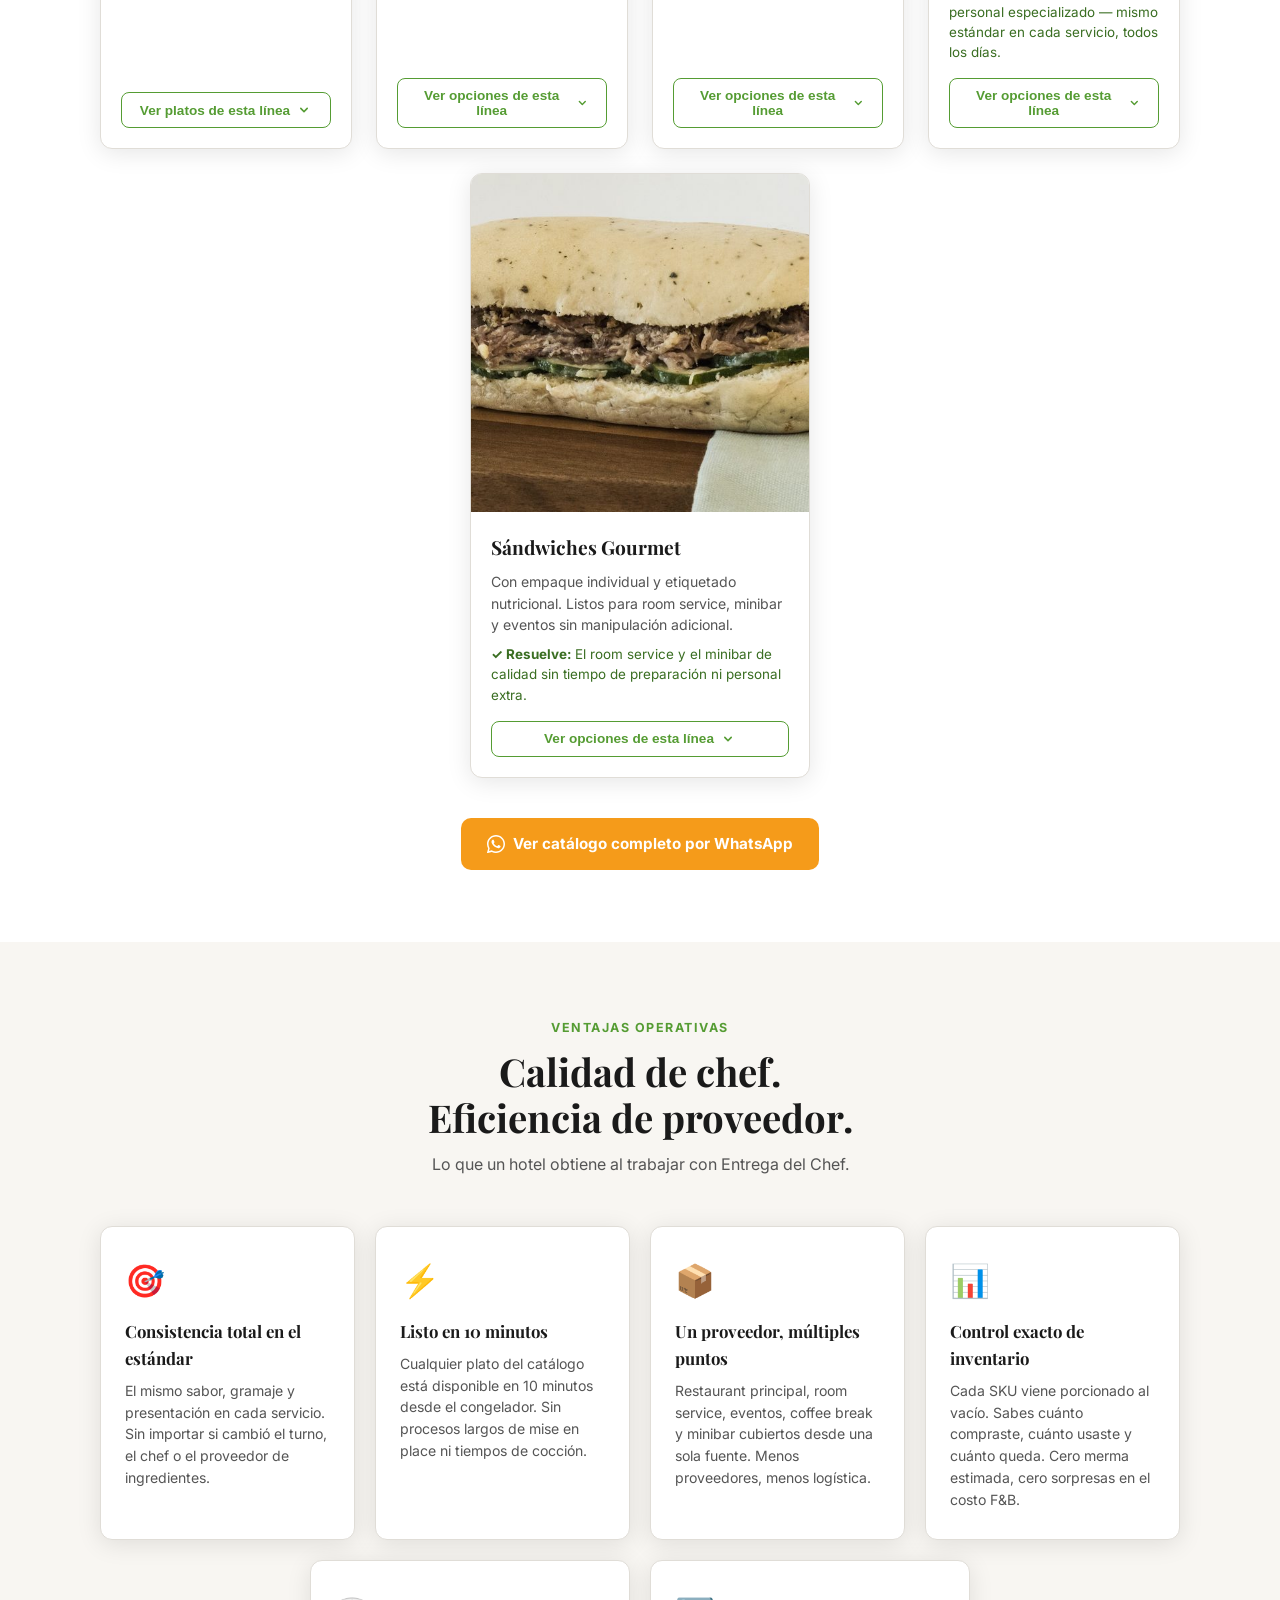
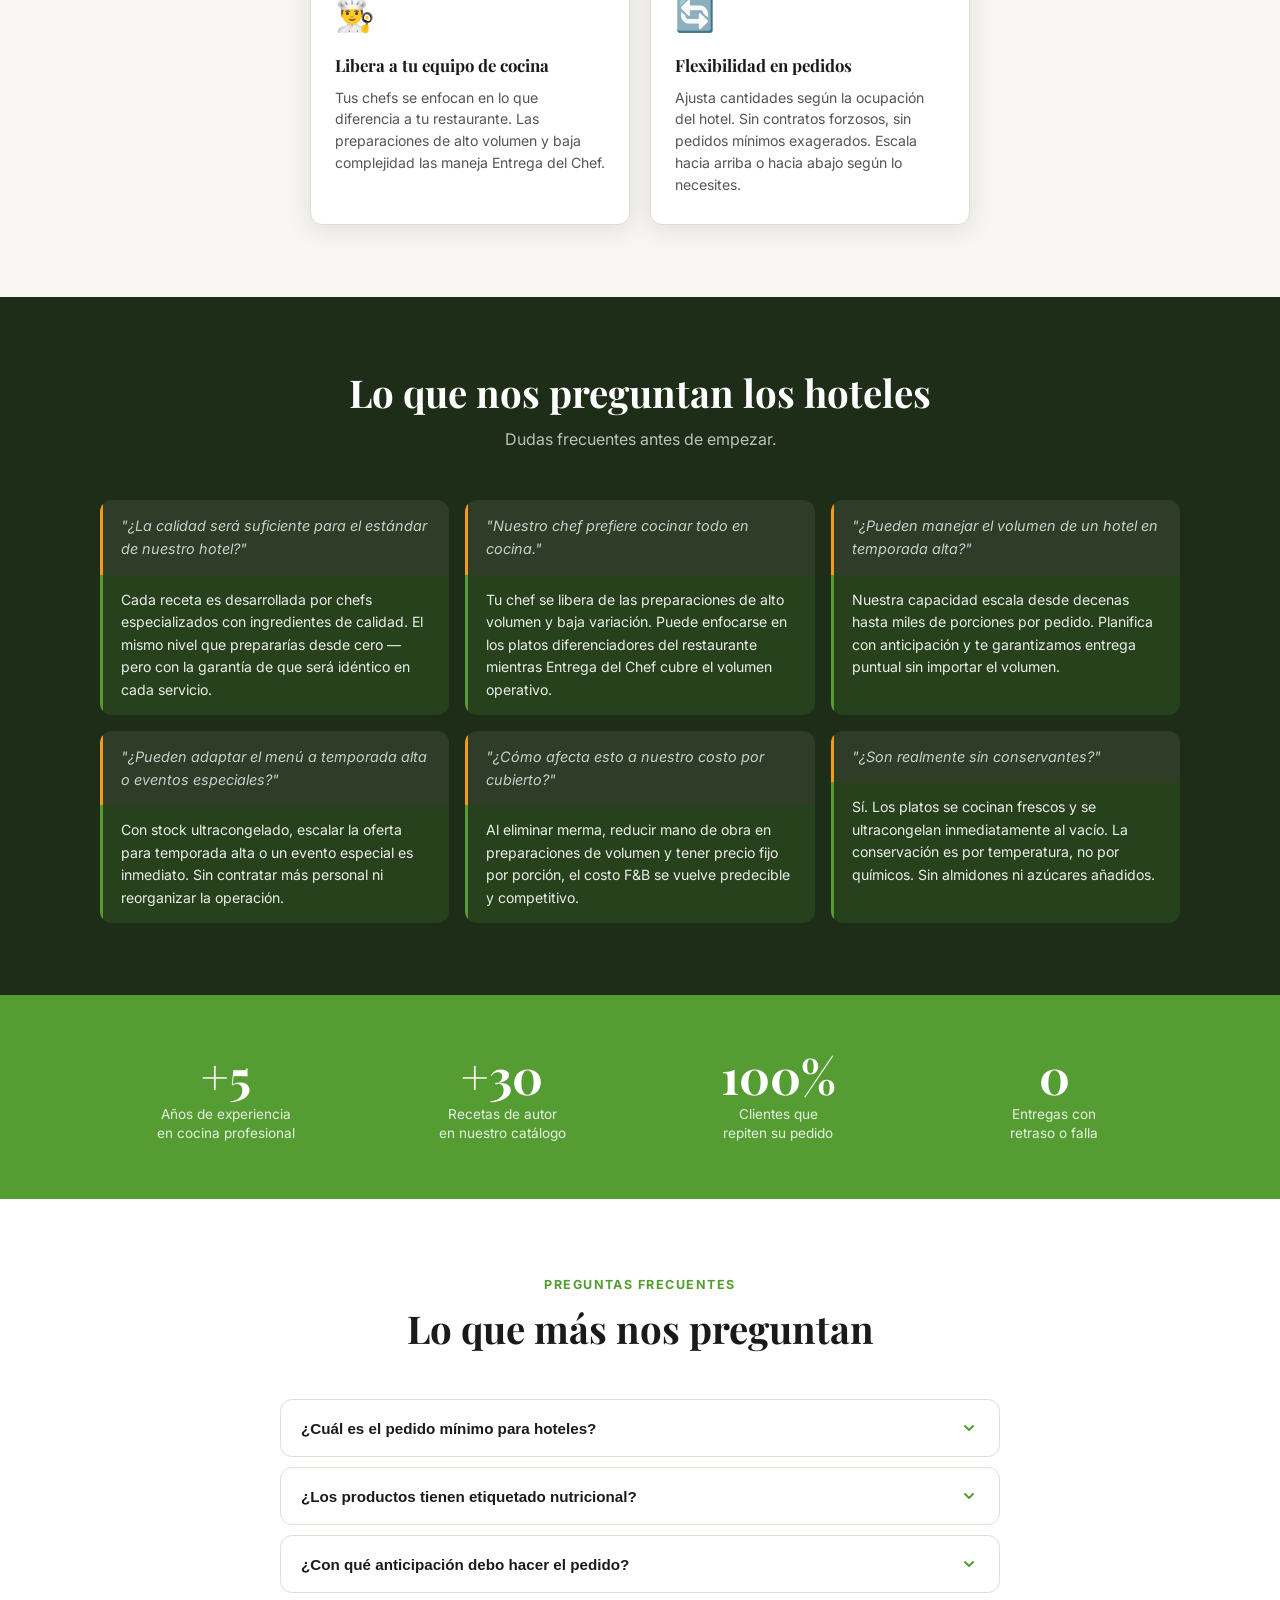
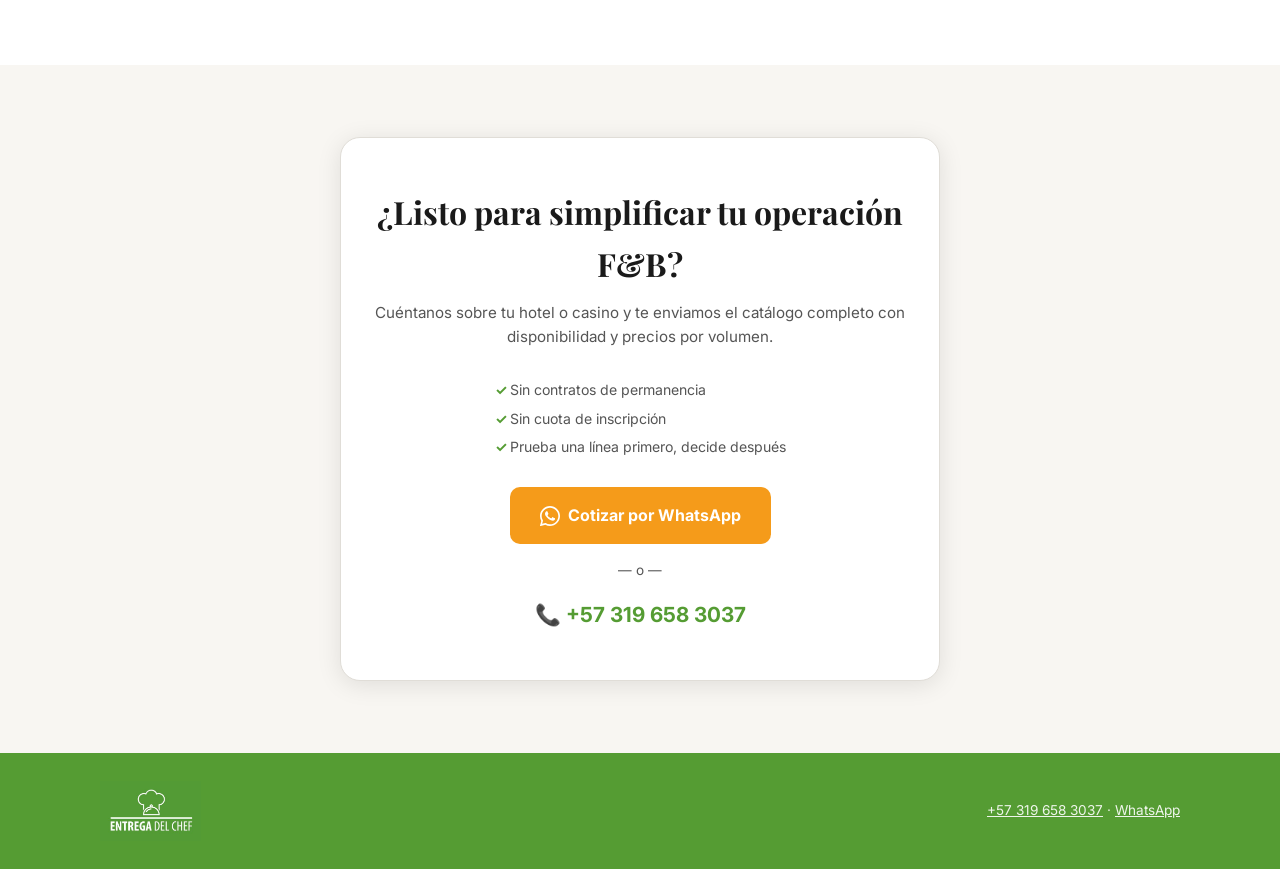
==== commit e448ae34: "Enlarge logo and center orphaned grid cards - Logo height increased from 44px to 60px in header/foot" ====
--- a/landing-hoteles-casinos/index.html
+++ b/landing-hoteles-casinos/index.html
@@ -8,7 +8,7 @@
   <link rel="preconnect" href="https://fonts.googleapis.com" />
   <link rel="preconnect" href="https://fonts.gstatic.com" crossorigin />
   <link href="https://fonts.googleapis.com/css2?family=Playfair+Display:wght@700&family=Inter:wght@400;500;600;700&display=swap" rel="stylesheet" />
-  <link rel="stylesheet" href="assets/css/styles.css?v=2" />
+  <link rel="stylesheet" href="assets/css/styles.css?v=3" />
 </head>
 <body>
 
--- a/landing-hoteles-casinos/assets/css/styles.css
+++ b/landing-hoteles-casinos/assets/css/styles.css
@@ -57,7 +57,7 @@
   text-decoration: none;
 }
 .header-brand-img {
-  height: 44px;
+  height: 60px;
   width: auto;
   flex-shrink: 0;
 }
@@ -264,9 +264,10 @@
    PRODUCTS GRID
    ════════════════════════════════════════════════ */
 .products-grid {
-  display: grid;
-  grid-template-columns: repeat(auto-fit, minmax(240px, 1fr));
+  display: flex;
+  flex-wrap: wrap;
   gap: 24px;
+  justify-content: center;
 }
 
 .product-card {
@@ -277,6 +278,8 @@
   border: 1px solid var(--borde);
   display: flex;
   flex-direction: column;
+  flex: 1 1 240px;
+  max-width: 340px;
 }
 
 .product-img-wrap { aspect-ratio: 1 / 1; overflow: hidden; }
@@ -364,9 +367,10 @@
    ROI / POR QUÉ SECTION
    ════════════════════════════════════════════════ */
 .roi-grid {
-  display: grid;
-  grid-template-columns: repeat(auto-fit, minmax(220px, 1fr));
+  display: flex;
+  flex-wrap: wrap;
   gap: 20px;
+  justify-content: center;
 }
 
 .roi-item {
@@ -375,6 +379,8 @@
   padding: 28px 24px;
   border: 1px solid var(--borde);
   box-shadow: var(--sombra);
+  flex: 1 1 220px;
+  max-width: 320px;
 }
 
 .roi-icon { font-size: 2rem; margin-bottom: 12px; }
@@ -569,7 +575,7 @@
   text-decoration: none;
 }
 .footer-brand-img {
-  height: 44px;
+  height: 60px;
   width: auto;
   flex-shrink: 0;
 }
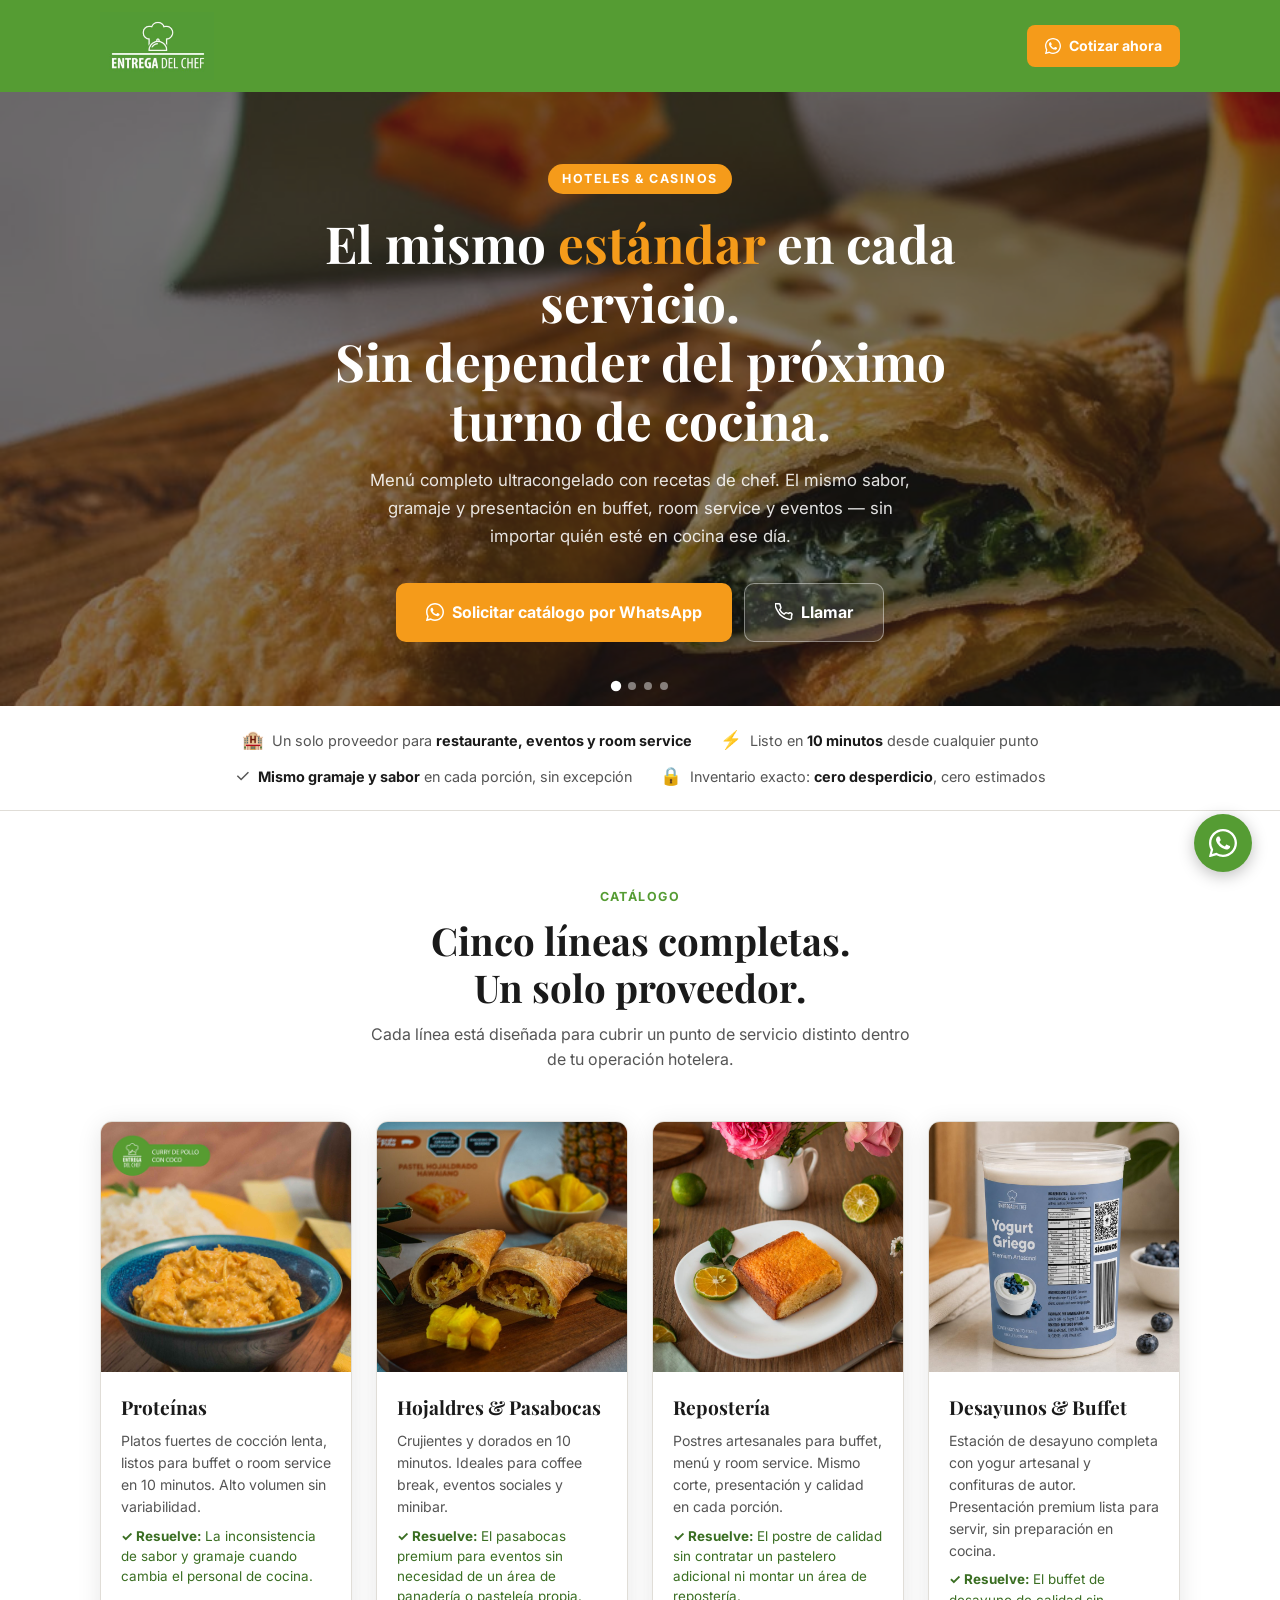
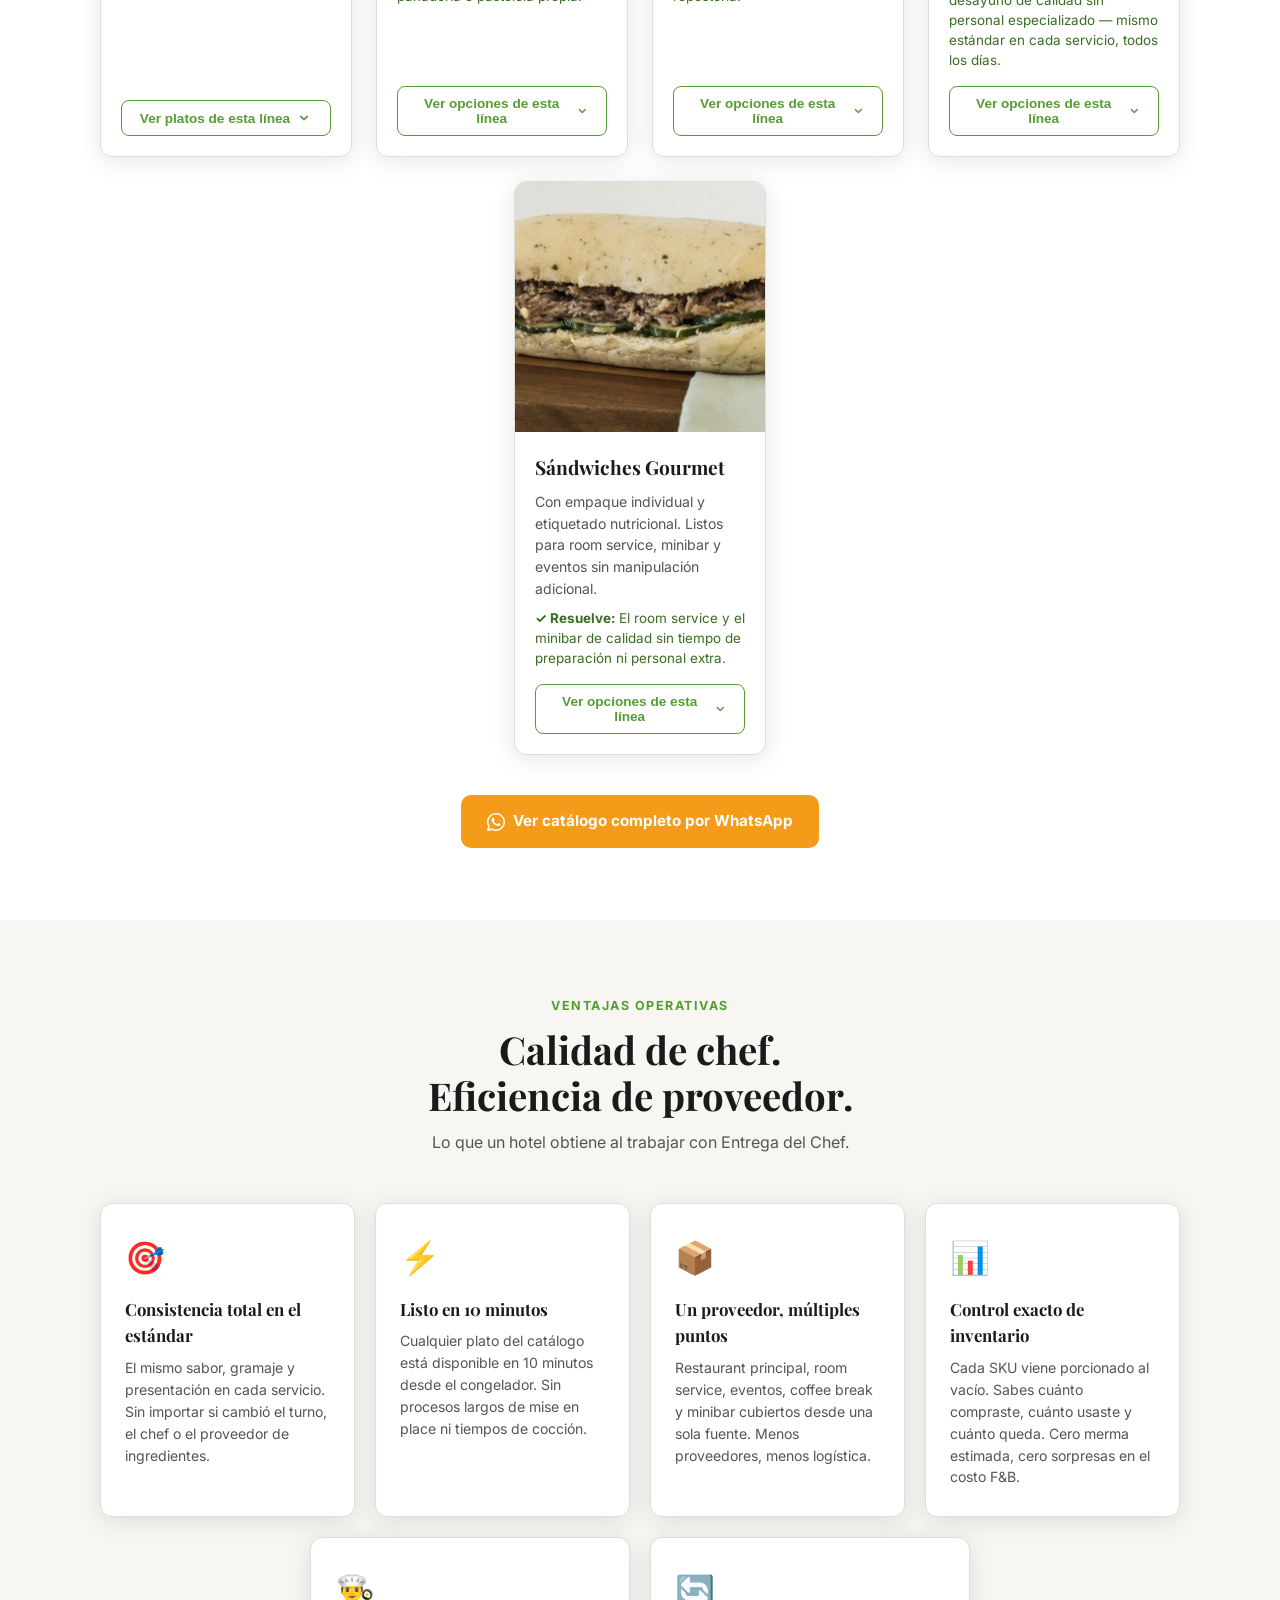
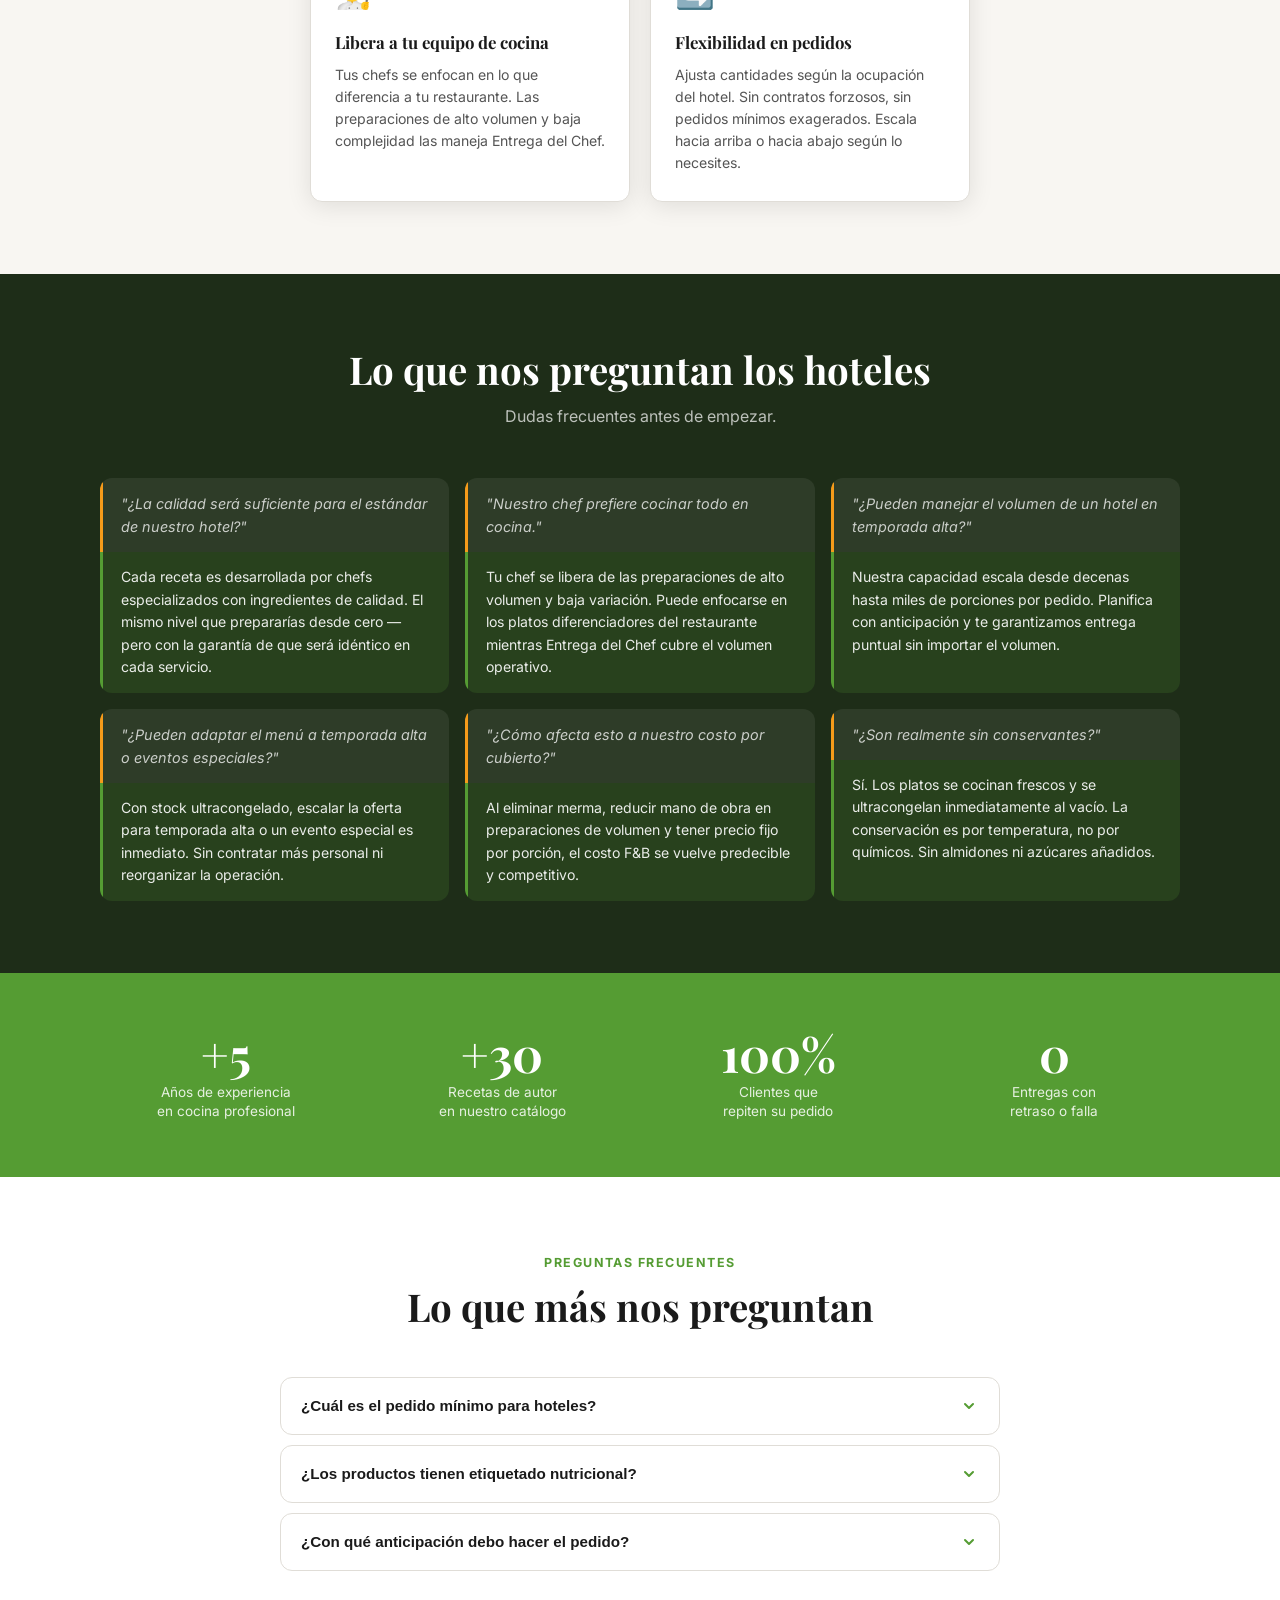
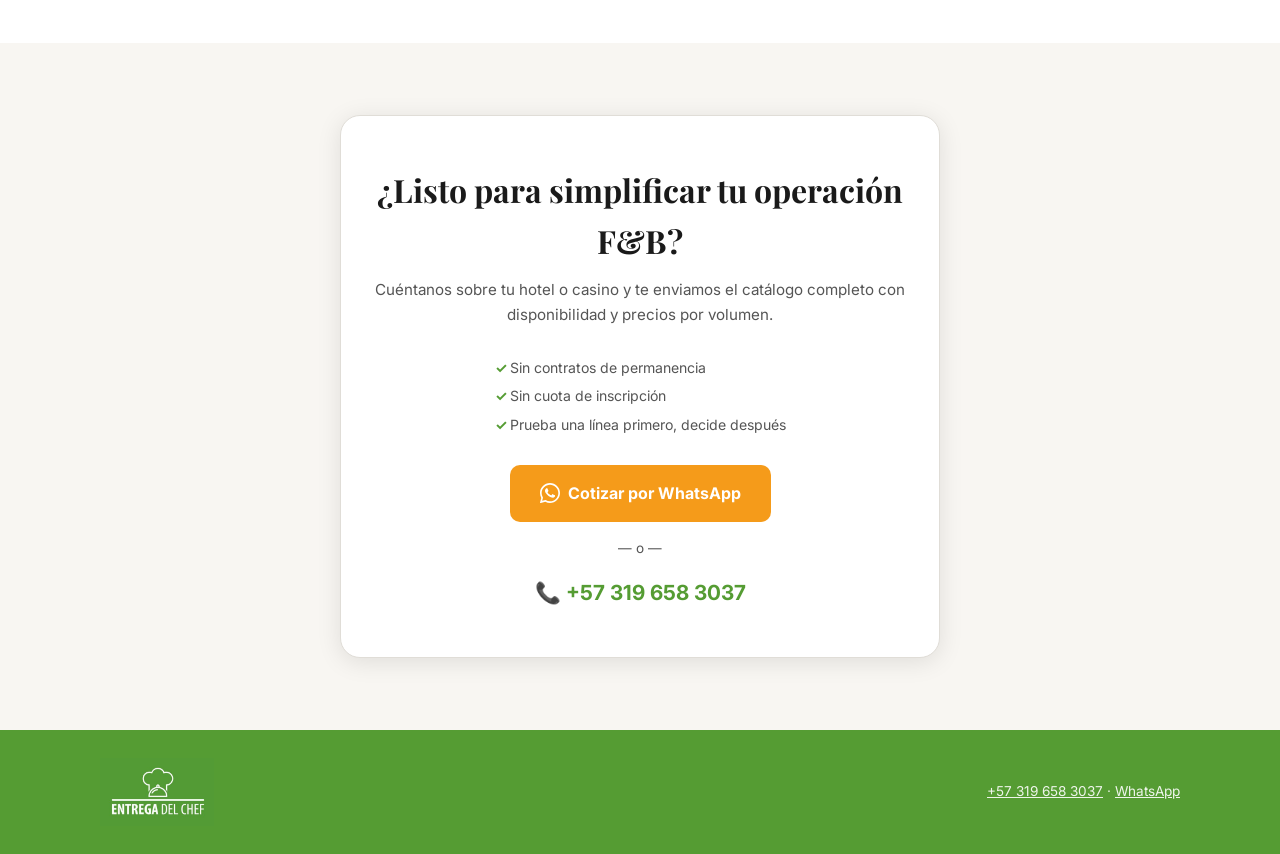
==== commit 910cd205: "Increase logo to 68px and fix Sandwiches card width - Logo raised from 60px to 68px across all 3 LPs" ====
--- a/landing-hoteles-casinos/index.html
+++ b/landing-hoteles-casinos/index.html
@@ -8,7 +8,7 @@
   <link rel="preconnect" href="https://fonts.googleapis.com" />
   <link rel="preconnect" href="https://fonts.gstatic.com" crossorigin />
   <link href="https://fonts.googleapis.com/css2?family=Playfair+Display:wght@700&family=Inter:wght@400;500;600;700&display=swap" rel="stylesheet" />
-  <link rel="stylesheet" href="assets/css/styles.css?v=3" />
+  <link rel="stylesheet" href="assets/css/styles.css?v=4" />
 </head>
 <body>
 
--- a/landing-hoteles-casinos/assets/css/styles.css
+++ b/landing-hoteles-casinos/assets/css/styles.css
@@ -57,7 +57,7 @@
   text-decoration: none;
 }
 .header-brand-img {
-  height: 60px;
+  height: 68px;
   width: auto;
   flex-shrink: 0;
 }
@@ -279,7 +279,16 @@
   display: flex;
   flex-direction: column;
   flex: 1 1 240px;
-  max-width: 340px;
+  max-width: 100%;
+}
+@media (min-width: 540px) {
+  .product-card { max-width: calc(50% - 12px); }
+}
+@media (min-width: 800px) {
+  .product-card { max-width: calc(33.333% - 16px); }
+}
+@media (min-width: 1060px) {
+  .product-card { max-width: calc(25% - 18px); }
 }
 
 .product-img-wrap { aspect-ratio: 1 / 1; overflow: hidden; }
@@ -575,7 +584,7 @@
   text-decoration: none;
 }
 .footer-brand-img {
-  height: 60px;
+  height: 68px;
   width: auto;
   flex-shrink: 0;
 }
